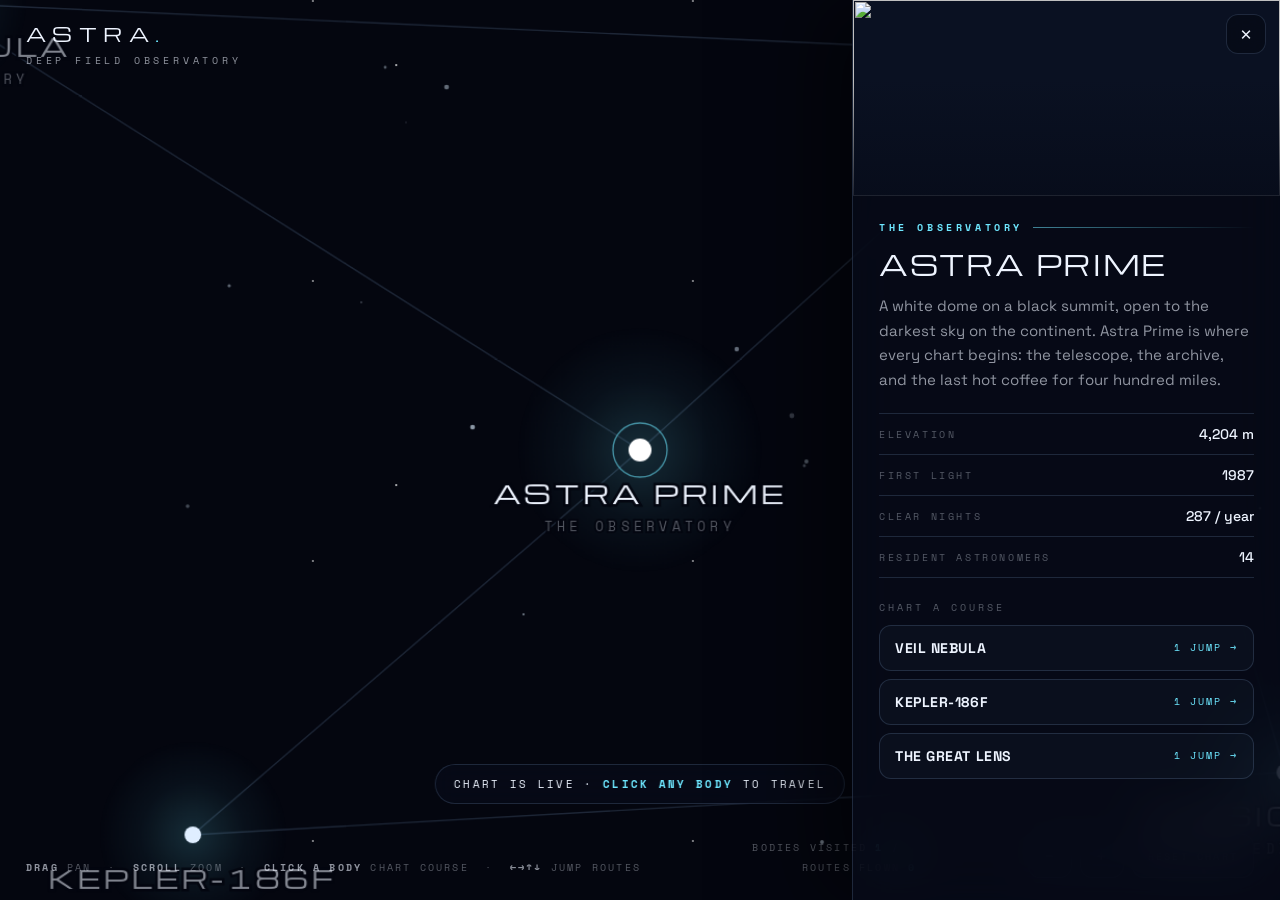
==== astra/index.html @ 0622f584 "Add ASTRA star-chart navigation prototype" ====
<!doctype html>
<html lang="en">
<head>
<meta charset="utf-8">
<meta name="viewport" content="width=device-width, initial-scale=1, viewport-fit=cover">
<meta name="theme-color" content="#04060f">
<title>ASTRA — Deep Field Observatory</title>
<meta name="description" content="A website you navigate like a star chart. Chart a course, travel the routes, dock at six bodies.">
<link rel="preconnect" href="https://fonts.googleapis.com">
<link rel="preconnect" href="https://fonts.gstatic.com" crossorigin>
<link href="https://fonts.googleapis.com/css2?family=Michroma&family=Space+Grotesk:wght@400;500;700&family=Space+Mono:wght@400;700&display=swap" rel="stylesheet">
<style>
:root{
  --accent:#6ee7ff;
  --accent-dim:rgba(110,231,255,.55);
  --ink:#eef4ff;
  --ink-dim:rgba(238,244,255,.6);
  --ink-faint:rgba(238,244,255,.34);
  --glass:rgba(7,12,26,.72);
  --line:rgba(160,200,255,.16);
  --ease:cubic-bezier(.22,1,.36,1);
}
*{margin:0;padding:0;box-sizing:border-box}
html,body{height:100%}
body{background:#04060f;color:var(--ink);font-family:"Space Grotesk",system-ui,sans-serif;
  overflow:hidden;-webkit-font-smoothing:antialiased;overscroll-behavior:none}
::selection{background:var(--accent);color:#04121a}
button{font:inherit;color:inherit;background:none;border:0;cursor:pointer}
:focus-visible{outline:2px solid var(--accent);outline-offset:3px;border-radius:4px}

/* ---------- deep space layers ---------- */
.deepbg{position:fixed;inset:-12%;z-index:0;pointer-events:none;opacity:.5;
  background:url("assets/nebula.jpg") center/cover;filter:blur(30px) saturate(1.1) brightness(.55);
  will-change:transform}
.stars-a,.stars-b{position:fixed;inset:-60%;z-index:1;pointer-events:none;will-change:background-position}
.stars-a{background-image:
  radial-gradient(1.4px 1.4px at 22px 34px,rgba(255,255,255,.95) 50%,transparent 51%),
  radial-gradient(1px 1px at 130px 90px,rgba(255,255,255,.7) 50%,transparent 51%),
  radial-gradient(1.2px 1.2px at 240px 160px,rgba(190,225,255,.85) 50%,transparent 51%),
  radial-gradient(.8px .8px at 320px 60px,rgba(255,255,255,.55) 50%,transparent 51%),
  radial-gradient(1px 1px at 60px 210px,rgba(255,255,255,.6) 50%,transparent 51%);
  background-size:380px 280px}
.stars-b{background-image:
  radial-gradient(1px 1px at 80px 120px,rgba(255,255,255,.5) 50%,transparent 51%),
  radial-gradient(1.6px 1.6px at 300px 300px,rgba(255,255,255,.8) 50%,transparent 51%),
  radial-gradient(.9px .9px at 190px 40px,rgba(200,230,255,.5) 50%,transparent 51%),
  radial-gradient(1.1px 1.1px at 420px 190px,rgba(255,255,255,.65) 50%,transparent 51%);
  background-size:520px 420px;opacity:.8}

/* ---------- chart viewport ---------- */
.viewport{position:fixed;inset:0;z-index:2;overflow:hidden;cursor:grab;touch-action:none}
.viewport.dragging{cursor:grabbing}
.world{position:absolute;left:0;top:0;width:2600px;height:1700px;transform-origin:0 0;will-change:transform}
svg.chart{width:2600px;height:1700px;display:block}
.edge{stroke:rgba(160,200,255,.17);stroke-width:1.4;fill:none}
.edge.flown{stroke:var(--accent-dim);stroke-width:1.8}
.edge.route{stroke:var(--accent);stroke-width:2.4;stroke-dasharray:7 9;
  animation:dashmove 1s linear infinite;filter:drop-shadow(0 0 6px rgba(110,231,255,.7))}
@keyframes dashmove{to{stroke-dashoffset:-16}}
.node{cursor:pointer}
.node .hit{fill:transparent}
.node .halo{fill:url(#haloGrad);opacity:.5;transition:opacity .3s}
.node:hover .halo,.node:focus-visible .halo{opacity:1}
.node .core{fill:#dfeeff;stroke:rgba(110,231,255,.0);transition:fill .3s}
.node .ring{fill:none;stroke:var(--accent-dim);stroke-width:1.4;opacity:0}
.node.visited .core{fill:var(--accent)}
.node.current .core{fill:#fff}
.node.current .ring{opacity:1;animation:pulse 2.6s ease-out infinite}
@keyframes pulse{0%{transform:scale(.55);opacity:.95}70%{transform:scale(1.5);opacity:0}100%{opacity:0}}
.node .ring{transform-origin:center;transform-box:fill-box}
.node text{pointer-events:none}
.node .nm{font-family:"Michroma",sans-serif;font-size:25px;letter-spacing:.14em;fill:var(--ink);
  paint-order:stroke;stroke:rgba(3,6,15,.85);stroke-width:5px}
.node .cl{font-family:"Space Mono",monospace;font-size:13.5px;letter-spacing:.3em;fill:var(--ink-faint);
  paint-order:stroke;stroke:rgba(3,6,15,.85);stroke-width:4px;text-transform:uppercase}
.node.dim .nm{fill:rgba(238,244,255,.55)}
.node.arrive .ring2{animation:arrive .9s var(--ease)}
.ring2{fill:none;stroke:var(--accent);stroke-width:2;opacity:0;transform-origin:center;transform-box:fill-box}
@keyframes arrive{0%{transform:scale(.4);opacity:1}100%{transform:scale(2.6);opacity:0}}
.deco-star{fill:rgba(220,238,255,.75)}
.deco-line{stroke:rgba(160,200,255,.07);stroke-width:1.2;fill:none}

/* route tag */
.rtag{position:fixed;z-index:30;pointer-events:none;font-family:"Space Mono",monospace;
  font-size:10.5px;letter-spacing:.18em;color:var(--ink);background:var(--glass);
  border:1px solid var(--line);border-radius:9px;padding:8px 11px;backdrop-filter:blur(8px);
  opacity:0;transform:translate(-50%,-140%);transition:opacity .25s;white-space:nowrap}
.rtag.show{opacity:1}
.rtag b{color:var(--accent)}

/* ---------- HUD ---------- */
.hud{position:fixed;top:0;left:0;right:0;z-index:40;display:flex;justify-content:space-between;
  align-items:flex-start;padding:20px 26px 0;pointer-events:none}
.brand .word{font-family:"Michroma",sans-serif;font-size:19px;letter-spacing:.34em}
.brand .word b{color:var(--accent);font-weight:400}
.brand .sub{font-family:"Space Mono",monospace;font-size:9.5px;letter-spacing:.4em;
  color:var(--ink-dim);margin-top:6px;text-transform:uppercase}
.coords{text-align:right;font-family:"Space Mono",monospace;font-size:11px;letter-spacing:.14em;color:var(--ink-dim);line-height:1.9}
.coords b{color:var(--ink);font-weight:700}
.coords .lab{color:var(--ink-faint);font-size:9.5px;letter-spacing:.3em}

.deck{position:fixed;left:26px;right:26px;bottom:22px;z-index:40;display:flex;
  justify-content:space-between;align-items:flex-end;gap:16px;pointer-events:none}
.hint{font-family:"Space Mono",monospace;font-size:10px;letter-spacing:.22em;
  color:var(--ink-faint);text-transform:uppercase;line-height:2}
.hint b{color:var(--ink-dim)}
.log{font-family:"Space Mono",monospace;font-size:10px;letter-spacing:.22em;color:var(--ink-faint);
  text-transform:uppercase;text-align:right;line-height:2}
.log b{color:var(--accent)}
.zoomctl{display:flex;gap:8px;pointer-events:auto}
.zoomctl button{width:44px;height:44px;border-radius:12px;border:1px solid var(--line);
  background:var(--glass);backdrop-filter:blur(10px);font-size:17px;display:grid;place-items:center;
  transition:border-color .3s,transform .3s var(--ease)}
.zoomctl button:hover{border-color:var(--accent);transform:translateY(-2px)}
.zoomctl button.wide{width:auto;padding:0 15px;font-family:"Space Mono",monospace;font-size:10px;letter-spacing:.22em}

/* ---------- docking panel ---------- */
.panel{position:fixed;top:0;right:0;bottom:0;z-index:60;width:min(428px,92vw);
  background:var(--glass);backdrop-filter:blur(22px);border-left:1px solid var(--line);
  transform:translateX(104%);transition:transform .65s var(--ease);display:flex;flex-direction:column;
  box-shadow:-30px 0 80px rgba(0,0,0,.5)}
body.docked .panel{transform:none}
.panel .ph{height:196px;flex:none;position:relative;overflow:hidden;background:#0a1122}
.panel .ph img{width:100%;height:100%;object-fit:cover;display:block}
.panel .ph::after{content:"";position:absolute;inset:0;background:linear-gradient(180deg,transparent 40%,rgba(7,12,26,.88))}
.panel .ph .hero-num{position:absolute;inset:0;display:grid;place-items:center;
  font-family:"Michroma",sans-serif;font-size:76px;color:var(--ink);letter-spacing:.04em;
  text-shadow:0 10px 44px rgba(0,0,0,.6)}
.panel .pbody{padding:24px 26px 26px;overflow-y:auto;overscroll-behavior:contain}
.panel .kick{font-family:"Space Mono",monospace;font-size:10px;font-weight:700;letter-spacing:.36em;
  color:var(--accent);text-transform:uppercase;display:flex;align-items:center;gap:10px}
.panel .kick::after{content:"";flex:1;height:1px;background:linear-gradient(90deg,var(--accent-dim),transparent)}
.panel h2{font-family:"Michroma",sans-serif;font-weight:400;font-size:27px;letter-spacing:.06em;
  line-height:1.25;margin:13px 0 12px}
.panel p{font-size:15px;line-height:1.65;color:var(--ink-dim);text-wrap:pretty}
.stats{margin-top:20px;border-top:1px solid var(--line)}
.stats .row{display:flex;justify-content:space-between;gap:14px;padding:11px 0;border-bottom:1px solid var(--line)}
.stats .k{font-family:"Space Mono",monospace;font-size:10px;letter-spacing:.26em;color:var(--ink-faint);text-transform:uppercase;padding-top:2px}
.stats .v{font-size:14px;font-weight:500;text-align:right}
.stats .v .tag{font-family:"Space Mono",monospace;font-size:9px;letter-spacing:.18em;color:#04121a;
  background:var(--accent);border-radius:99px;padding:3px 8px;margin-left:8px;vertical-align:2px;font-weight:700}
.routes{margin-top:22px}
.routes h3{font-family:"Space Mono",monospace;font-size:10px;letter-spacing:.3em;color:var(--ink-faint);
  text-transform:uppercase;margin-bottom:10px;font-weight:400}
.route-btn{display:flex;justify-content:space-between;align-items:center;width:100%;text-align:left;
  padding:13px 15px;border:1px solid var(--line);border-radius:12px;margin-bottom:8px;
  transition:border-color .3s,background .3s,transform .3s var(--ease);background:rgba(160,200,255,.03)}
.route-btn:hover{border-color:var(--accent);background:rgba(110,231,255,.08);transform:translateX(-3px)}
.route-btn .rn{font-weight:700;font-size:14px;letter-spacing:.04em}
.route-btn .rj{font-family:"Space Mono",monospace;font-size:10px;letter-spacing:.2em;color:var(--accent)}
.closebtn{position:absolute;top:14px;right:14px;z-index:2;width:40px;height:40px;border-radius:12px;
  border:1px solid var(--line);background:rgba(4,8,18,.55);backdrop-filter:blur(8px);font-size:15px;
  display:grid;place-items:center;transition:border-color .3s}
.closebtn:hover{border-color:var(--accent)}
.panel.swap-in .pbody>*{animation:rise .6s var(--ease) both}
.panel.swap-in .pbody>*:nth-child(2){animation-delay:.05s}
.panel.swap-in .pbody>*:nth-child(3){animation-delay:.1s}
.panel.swap-in .pbody>*:nth-child(4){animation-delay:.15s}
@keyframes rise{from{opacity:0;transform:translateY(16px)}to{opacity:1;transform:none}}

/* toast */
.toast{position:fixed;left:50%;bottom:96px;transform:translate(-50%,16px);z-index:55;
  font-family:"Space Mono",monospace;font-size:10.5px;letter-spacing:.22em;text-transform:uppercase;
  background:var(--glass);border:1px solid var(--line);border-radius:99px;padding:11px 18px;
  opacity:0;pointer-events:none;transition:opacity .4s,transform .4s var(--ease);backdrop-filter:blur(10px)}
.toast.show{opacity:1;transform:translate(-50%,0)}
.toast b{color:var(--accent)}

@media (max-width:820px){
  .panel{top:auto;left:0;right:0;bottom:0;width:auto;max-height:62dvh;border-left:0;border-top:1px solid var(--line);
    transform:translateY(105%);border-radius:20px 20px 0 0}
  body.docked .panel{transform:none}
  .panel .ph{height:128px}
  .panel .ph .hero-num{font-size:52px}
  .hud{padding:15px 16px 0}
  .brand .word{font-size:15px}
  .coords{display:none}
  .deck{left:16px;right:16px;bottom:14px}
  .hint{display:none}
  .log{display:none}
  .toast{bottom:auto;top:76px}
}
@media (prefers-reduced-motion:reduce){
  .edge.route{animation:none}
  .node.current .ring{animation:none;opacity:.7}
  .panel{transition-duration:.01ms}
}
</style>
</head>
<body>

<div class="deepbg" id="deepbg"></div>
<div class="stars-a" id="starsA"></div>
<div class="stars-b" id="starsB"></div>

<div class="viewport" id="viewport" role="application" aria-label="Star chart. Drag to pan, scroll to zoom, select a body to chart a course to it.">
  <div class="world" id="world">
    <svg class="chart" viewBox="0 0 2600 1700" aria-hidden="false">
      <defs>
        <radialGradient id="haloGrad">
          <stop offset="0%" stop-color="#6ee7ff" stop-opacity=".34"/>
          <stop offset="55%" stop-color="#6ee7ff" stop-opacity=".1"/>
          <stop offset="100%" stop-color="#6ee7ff" stop-opacity="0"/>
        </radialGradient>
      </defs>
      <g id="decoLayer"></g>
      <g id="edgeLayer"></g>
      <g id="nodeLayer"></g>
    </svg>
  </div>
</div>

<div class="rtag" id="rtag"></div>

<header class="hud">
  <div class="brand">
    <div class="word">ASTRA<b>.</b></div>
    <div class="sub">Deep Field Observatory</div>
  </div>
  <div class="coords" aria-hidden="true">
    <div><span class="lab">RA</span> <b id="raOut">12.00h</b> &nbsp; <span class="lab">DEC</span> <b id="decOut">+0.0°</b></div>
    <div><span class="lab">CHART SCALE</span> <b id="zoomOut">52%</b></div>
  </div>
</header>

<div class="deck">
  <div class="hint"><b>Drag</b> pan &nbsp;·&nbsp; <b>Scroll</b> zoom &nbsp;·&nbsp; <b>Click a body</b> chart course &nbsp;·&nbsp; <b>←→↑↓</b> jump routes</div>
  <div class="log" id="logOut">BODIES VISITED <b>1 / 6</b><br>ROUTES FLOWN <b>0</b></div>
  <div class="zoomctl">
    <button id="zoomOutBtn" aria-label="Zoom out">−</button>
    <button id="zoomInBtn" aria-label="Zoom in">+</button>
    <button id="resetBtn" class="wide">RESET CHART</button>
  </div>
</div>

<aside class="panel" id="panel" aria-label="Destination details">
  <button class="closebtn" id="closePanel" aria-label="Close panel, back to chart">✕</button>
  <div class="ph" id="panelHead"></div>
  <div class="pbody">
    <div class="kick" id="pKick"></div>
    <h2 id="pTitle"></h2>
    <p id="pBody"></p>
    <div class="stats" id="pStats"></div>
    <div class="routes">
      <h3>Chart a course</h3>
      <div id="pRoutes"></div>
    </div>
  </div>
</aside>

<div class="toast" id="toast"></div>

<script>
/* ================= data ================= */
const NODES = {
  prime:   { x:1300, y:850,  name:"ASTRA PRIME",   cls:"The Observatory", img:"assets/observatory.jpg",
    body:"A white dome on a black summit, open to the darkest sky on the continent. Astra Prime is where every chart begins: the telescope, the archive, and the last hot coffee for four hundred miles.",
    stats:[["Elevation","4,204 m"],["First light","1987"],["Clear nights","287 / year"],["Resident astronomers","14"]] },
  nebula:  { x:620,  y:420,  name:"VEIL NEBULA",   cls:"Stellar Nursery", img:"assets/nebula.jpg",
    body:"The expanding shell of a star that tore itself apart eight thousand years ago. Gas moving at 1.5 million kilometres an hour, lit from inside by the newborn cluster it left behind.",
    stats:[["Distance","1,470 light-years"],["Expansion","1.5M km / hour"],["Catalog","NGC 6960"],["Best viewing","June to September"]] },
  exo:     { x:870,  y:1220, name:"KEPLER-186F",   cls:"Exoplanet Index", img:"assets/exoplanet.jpg",
    body:"The first Earth-sized world found inside another star's habitable zone. Its sun is a red dwarf, its noon is a permanent amber dusk, and its seas, if they exist, have never seen a night sky like ours.",
    stats:[["Distance","582 light-years"],["Orbital period","130 days"],["Radius","1.17 × Earth"],["Status","Habitable zone"]] },
  lens:    { x:1720, y:470,  name:"THE GREAT LENS", cls:"The Telescope", hero:"8.2 M",
    body:"Eight point two metres of polished glass and patience. The Great Lens gathers in one hour what the human eye would need nine hundred years to see, then hands it to whoever is on shift.",
    stats:[["Aperture","8.2 m"],["Light grasp","900 × the eye"],["Mirror mass","16.8 tonnes"],["Cooling","Liquid nitrogen, nightly"]] },
  missions:{ x:1920, y:1160, name:"MISSION LOG",   cls:"Expeditions", hero:"47",
    body:"Forty-seven expeditions charted from this dome, from comet chases to a decade-long stare at a single patch of nothing that turned out to contain nine thousand galaxies.",
    stats:[["Expeditions","47 flown", "ARCHIVE"],["Deep field stare","11 days", "COMPLETE"],["Comet intercepts","6", "COMPLETE"],["Next launch window","March 2027", "QUEUED"]] },
  visit:   { x:2260, y:740,  name:"NIGHT TICKETS", cls:"Visit the Dome", hero:"287",
    body:"On clear nights the dome opens to the public. Deck passes for the terrace, dome sessions at the eyepiece, and one astronomer-led night a week that usually ends at sunrise.",
    stats:[["Deck pass","$24", "BOOK"],["Dome session","$58", "BOOK"],["Astronomer night","$140", "2 LEFT"],["Season","April to October"]] },
};
const EDGES = [
  ["prime","nebula"],["prime","exo"],["prime","lens"],
  ["nebula","lens"],["lens","visit"],["visit","missions"],
  ["lens","missions"],["exo","missions"],
];
const IDS = Object.keys(NODES);
const ADJ = {}; IDS.forEach(id => ADJ[id] = []);
EDGES.forEach(([a,b]) => { ADJ[a].push(b); ADJ[b].push(a); });

/* ================= chart build ================= */
const NS = "http://www.w3.org/2000/svg";
const el = (tag, attrs) => { const n = document.createElementNS(NS, tag); for (const k in attrs) n.setAttribute(k, attrs[k]); return n; };
const edgeLayer = document.getElementById("edgeLayer");
const nodeLayer = document.getElementById("nodeLayer");
const decoLayer = document.getElementById("decoLayer");
const edgeEls = {};
EDGES.forEach(([a,b]) => {
  const A = NODES[a], B = NODES[b];
  const ln = el("line", { x1:A.x, y1:A.y, x2:B.x, y2:B.y, "class":"edge" });
  edgeLayer.appendChild(ln);
  edgeEls[a+"|"+b] = ln; edgeEls[b+"|"+a] = ln;
});
/* decorative minor stars + faint deco constellations */
let seed = 7; const rnd = () => (seed = (seed * 16807) % 2147483647) / 2147483647;
for (let i = 0; i < 90; i++){
  decoLayer.appendChild(el("circle", { cx:(rnd()*2600).toFixed(0), cy:(rnd()*1700).toFixed(0),
    r:(0.8 + rnd()*1.6).toFixed(1), "class":"deco-star", opacity:(0.25 + rnd()*0.6).toFixed(2) }));
}
const nodeEls = {};
IDS.forEach(id => {
  const n = NODES[id];
  const g = el("g", { "class":"node dim", tabindex:"0", role:"button",
    "aria-label": n.name + ", " + n.cls + ". Activate to chart a course." });
  g.dataset.id = id;
  const halo = el("circle", { cx:n.x, cy:n.y, r: id==="prime" ? 120 : 92, "class":"halo" });
  const ring = el("circle", { cx:n.x, cy:n.y, r: id==="prime" ? 26 : 20, "class":"ring" });
  const ring2 = el("circle", { cx:n.x, cy:n.y, r: id==="prime" ? 26 : 20, "class":"ring2" });
  const core = el("circle", { cx:n.x, cy:n.y, r: id==="prime" ? 11 : 8, "class":"core" });
  const hit  = el("circle", { cx:n.x, cy:n.y, r:56, "class":"hit" });
  const t1 = el("text", { x:n.x, y:n.y + 52, "text-anchor":"middle", "class":"nm" }); t1.textContent = n.name;
  const t2 = el("text", { x:n.x, y:n.y + 78, "text-anchor":"middle", "class":"cl" }); t2.textContent = n.cls;
  g.append(halo, ring2, ring, core, hit, t1, t2);
  nodeLayer.appendChild(g);
  nodeEls[id] = g;
});

/* ================= camera ================= */
const viewport = document.getElementById("viewport");
const world = document.getElementById("world");
const deepbg = document.getElementById("deepbg");
const starsA = document.getElementById("starsA"), starsB = document.getElementById("starsB");
let vw = innerWidth, vh = innerHeight;
addEventListener("resize", () => { vw = innerWidth; vh = innerHeight; apply(); });
const cam = { x: NODES.prime.x, y: NODES.prime.y, k: 0.5 };
const clampK = k => Math.min(2.4, Math.max(0.3, k));
function apply(){
  world.style.transform = `translate(${vw/2}px, ${vh/2}px) scale(${cam.k}) translate(${-cam.x}px, ${-cam.y}px)`;
  deepbg.style.transform = `translate(${-cam.x * cam.k * 0.012}px, ${-cam.y * cam.k * 0.012}px)`;
  starsA.style.backgroundPosition = `${-cam.x * cam.k * 0.06}px ${-cam.y * cam.k * 0.06}px`;
  starsB.style.backgroundPosition = `${-cam.x * cam.k * 0.13}px ${-cam.y * cam.k * 0.13}px`;
  document.getElementById("raOut").textContent = ((cam.x / 2600) * 24).toFixed(2) + "h";
  const dec = 90 - (cam.y / 1700) * 180;
  document.getElementById("decOut").textContent = (dec >= 0 ? "+" : "") + dec.toFixed(1) + "°";
  document.getElementById("zoomOut").textContent = Math.round(cam.k * 100) + "%";
}
const easeIO = t => t < .5 ? 4*t*t*t : 1 - Math.pow(-2*t + 2, 3) / 2;
let anim = null;
function tweenCam(to, dur, done){
  if (anim) cancelAnimationFrame(anim.id);
  const from = { ...cam }, t0 = performance.now();
  const stepFn = now => {
    const t = Math.min(1, (now - t0) / dur), e = easeIO(t);
    cam.x = from.x + (to.x - from.x) * e;
    cam.y = from.y + (to.y - from.y) * e;
    cam.k = from.k + (to.k - from.k) * e;
    apply();
    if (t < 1) anim = { id: requestAnimationFrame(stepFn) };
    else { anim = null; done && done(); }
  };
  anim = { id: requestAnimationFrame(stepFn) };
}

/* ================= navigation logic ================= */
function bfs(from, to){
  if (from === to) return [from];
  const prev = { [from]: null }, q = [from];
  while (q.length){
    const c = q.shift();
    for (const nb of ADJ[c]) if (!(nb in prev)){ prev[nb] = c; if (nb === to){ q.length = 0; break; } q.push(nb); }
  }
  const path = []; let c = to;
  while (c){ path.unshift(c); c = prev[c]; }
  return path;
}
let current = "prime";
const visited = new Set(["prime"]);
const flown = new Set();
let traveling = false;
function refreshStates(){
  IDS.forEach(id => {
    const g = nodeEls[id];
    g.classList.toggle("visited", visited.has(id));
    g.classList.toggle("current", id === current);
    g.classList.toggle("dim", !visited.has(id) && id !== current);
  });
  for (const key in edgeEls) edgeEls[key].classList.toggle("flown", flown.has(key));
  document.getElementById("logOut").innerHTML =
    `BODIES VISITED <b>${visited.size} / 6</b><br>ROUTES FLOWN <b>${flown.size}</b>`;
}
let toastTimer = null;
function toast(html){
  const t = document.getElementById("toast");
  t.innerHTML = html; t.classList.add("show");
  clearTimeout(toastTimer); toastTimer = setTimeout(() => t.classList.remove("show"), 2600);
}
function flyTo(target){
  if (traveling || target === current && document.body.classList.contains("docked")) { if (target === current) openPanel(target); return; }
  if (target === current){ openPanel(target); return; }
  clearRoutePreview();
  const path = bfs(current, target);
  const legs = path.slice(1);
  traveling = true;
  closePanel();
  toast(`COURSE CHARTED · <b>${legs.length} JUMP${legs.length > 1 ? "S" : ""}</b> TO ${NODES[target].name}`);
  const runLeg = i => {
    if (i >= legs.length){
      traveling = false;
      current = target; visited.add(target);
      const g = nodeEls[target];
      g.classList.remove("arrive"); void g.getBoundingClientRect(); g.classList.add("arrive");
      refreshStates(); openPanel(target);
      return;
    }
    const nid = legs[i], n = NODES[nid];
    flown.add(path[i] + "|" + nid);
    const midK = legs.length > 1 && i < legs.length - 1 ? Math.min(cam.k, 0.85) : 1.12;
    tweenCam({ x:n.x, y:n.y, k:midK }, 640, () => { visited.add(nid); refreshStates(); runLeg(i + 1); });
  };
  runLeg(0);
}

/* ================= panel ================= */
const panel = document.getElementById("panel");
function openPanel(id){
  const n = NODES[id];
  const head = document.getElementById("panelHead");
  head.innerHTML = n.img ? `<img src="${n.img}" alt="">` : `<div class="hero-num">${n.hero || ""}</div>`;
  document.getElementById("pKick").textContent = n.cls;
  document.getElementById("pTitle").textContent = n.name;
  document.getElementById("pBody").textContent = n.body;
  document.getElementById("pStats").innerHTML = n.stats.map(([k,v,tag]) =>
    `<div class="row"><span class="k">${k}</span><span class="v">${v}${tag ? `<span class="tag">${tag}</span>` : ""}</span></div>`).join("");
  document.getElementById("pRoutes").innerHTML = ADJ[id].map(nb =>
    `<button class="route-btn" data-go="${nb}"><span class="rn">${NODES[nb].name}</span><span class="rj">1 JUMP →</span></button>`).join("");
  document.querySelectorAll("[data-go]").forEach(b => b.addEventListener("click", () => flyTo(b.dataset.go)));
  document.body.classList.add("docked");
  panel.classList.remove("swap-in"); void panel.offsetWidth; panel.classList.add("swap-in");
  if (vw <= 820 && !traveling){
    tweenCam({ x:n.x, y:n.y + (vh * 0.17) / cam.k, k:Math.max(cam.k, 0.9) }, 450);
  }
}
function closePanel(){ document.body.classList.remove("docked"); }
document.getElementById("closePanel").addEventListener("click", closePanel);

/* ================= route preview (hover) ================= */
const rtag = document.getElementById("rtag");
function clearRoutePreview(){
  for (const key in edgeEls) edgeEls[key].classList.remove("route");
  rtag.classList.remove("show");
}
function previewRoute(target, evt){
  if (traveling || target === current) return;
  const path = bfs(current, target);
  for (let i = 0; i < path.length - 1; i++) edgeEls[path[i] + "|" + path[i+1]].classList.add("route");
  const via = path.slice(1, -1).map(id => NODES[id].name).join(" · ");
  rtag.innerHTML = `<b>${path.length - 1} JUMP${path.length > 2 ? "S" : ""}</b>${via ? " VIA " + via : " · DIRECT"}`;
  rtag.style.left = evt.clientX + "px"; rtag.style.top = evt.clientY + "px";
  rtag.classList.add("show");
}

/* ================= input: pan / zoom / pinch / click ================= */
const pointers = new Map();
let dragMoved = 0, lastPinch = 0;
viewport.addEventListener("pointerdown", e => {
  pointers.set(e.pointerId, { x:e.clientX, y:e.clientY });
  dragMoved = 0;
  viewport.setPointerCapture(e.pointerId);
  viewport.classList.add("dragging");
  if (anim){ cancelAnimationFrame(anim.id); anim = null; traveling = false; }
});
viewport.addEventListener("pointermove", e => {
  if (!pointers.has(e.pointerId)) return;
  const p = pointers.get(e.pointerId);
  const dx = e.clientX - p.x, dy = e.clientY - p.y;
  pointers.set(e.pointerId, { x:e.clientX, y:e.clientY });
  if (pointers.size === 1){
    dragMoved += Math.abs(dx) + Math.abs(dy);
    cam.x -= dx / cam.k; cam.y -= dy / cam.k; apply();
  } else if (pointers.size === 2){
    const [a, b] = [...pointers.values()];
    const dist = Math.hypot(a.x - b.x, a.y - b.y);
    if (lastPinch){
      const mid = { x:(a.x + b.x) / 2, y:(a.y + b.y) / 2 };
      zoomAt(mid.x, mid.y, cam.k * (dist / lastPinch));
      dragMoved = 99;
    }
    lastPinch = dist;
  }
});
const endPointer = e => {
  const wasDrag = dragMoved > 7;
  pointers.delete(e.pointerId);
  if (pointers.size < 2) lastPinch = 0;
  if (pointers.size === 0) viewport.classList.remove("dragging");
  if (!wasDrag){
    const hitEl = document.elementFromPoint(e.clientX, e.clientY);
    const g = hitEl && hitEl.closest && hitEl.closest(".node");
    if (g) flyTo(g.dataset.id);
  }
};
viewport.addEventListener("pointerup", endPointer);
viewport.addEventListener("pointercancel", endPointer);
function zoomAt(sx, sy, nk){
  nk = clampK(nk);
  const wx = cam.x + (sx - vw/2) / cam.k, wy = cam.y + (sy - vh/2) / cam.k;
  cam.k = nk;
  cam.x = wx - (sx - vw/2) / nk; cam.y = wy - (sy - vh/2) / nk;
  apply();
}
viewport.addEventListener("wheel", e => {
  e.preventDefault();
  if (anim){ cancelAnimationFrame(anim.id); anim = null; traveling = false; }
  zoomAt(e.clientX, e.clientY, cam.k * (e.deltaY < 0 ? 1.13 : 0.885));
}, { passive:false });
document.getElementById("zoomInBtn").addEventListener("click", () => tweenCam({ ...cam, k: clampK(cam.k * 1.35) }, 380));
document.getElementById("zoomOutBtn").addEventListener("click", () => tweenCam({ ...cam, k: clampK(cam.k / 1.35) }, 380));
document.getElementById("resetBtn").addEventListener("click", () => { closePanel(); flyHome(); });
function flyHome(){
  traveling = true;
  tweenCam({ x:NODES.prime.x, y:NODES.prime.y, k:0.62 }, 900, () => { traveling = false; current = "prime"; refreshStates(); });
}

/* node hover + keyboard */
IDS.forEach(id => {
  const g = nodeEls[id];
  g.addEventListener("mouseenter", e => previewRoute(id, e));
  g.addEventListener("mousemove", e => { if (rtag.classList.contains("show")){ rtag.style.left = e.clientX + "px"; rtag.style.top = e.clientY + "px"; } });
  g.addEventListener("mouseleave", clearRoutePreview);
  g.addEventListener("keydown", e => { if (e.key === "Enter" || e.key === " "){ e.preventDefault(); flyTo(id); } });
});
addEventListener("keydown", e => {
  if (e.key === "Escape"){ closePanel(); return; }
  const dirs = { ArrowRight:[1,0], ArrowLeft:[-1,0], ArrowUp:[0,-1], ArrowDown:[0,1] };
  if (dirs[e.key] && !traveling){
    e.preventDefault();
    const [dx, dy] = dirs[e.key], c = NODES[current];
    let best = null, bestScore = -2;
    ADJ[current].forEach(nb => {
      const n = NODES[nb], vx = n.x - c.x, vy = n.y - c.y, L = Math.hypot(vx, vy);
      const score = (vx * dx + vy * dy) / L;
      if (score > bestScore){ bestScore = score; best = nb; }
    });
    if (best && bestScore > 0.25) flyTo(best);
  }
  if (e.key === "+" || e.key === "=") tweenCam({ ...cam, k: clampK(cam.k * 1.3) }, 300);
  if (e.key === "-") tweenCam({ ...cam, k: clampK(cam.k / 1.3) }, 300);
  if (e.key === "0") document.getElementById("resetBtn").click();
});

/* ================= intro ================= */
refreshStates();
apply();
tweenCam({ x:NODES.prime.x, y:NODES.prime.y, k:1.04 }, 1500, () => {
  openPanel("prime");
  setTimeout(() => toast("CHART IS LIVE · <b>CLICK ANY BODY</b> TO TRAVEL"), 500);
});
</script>
</body>
</html>
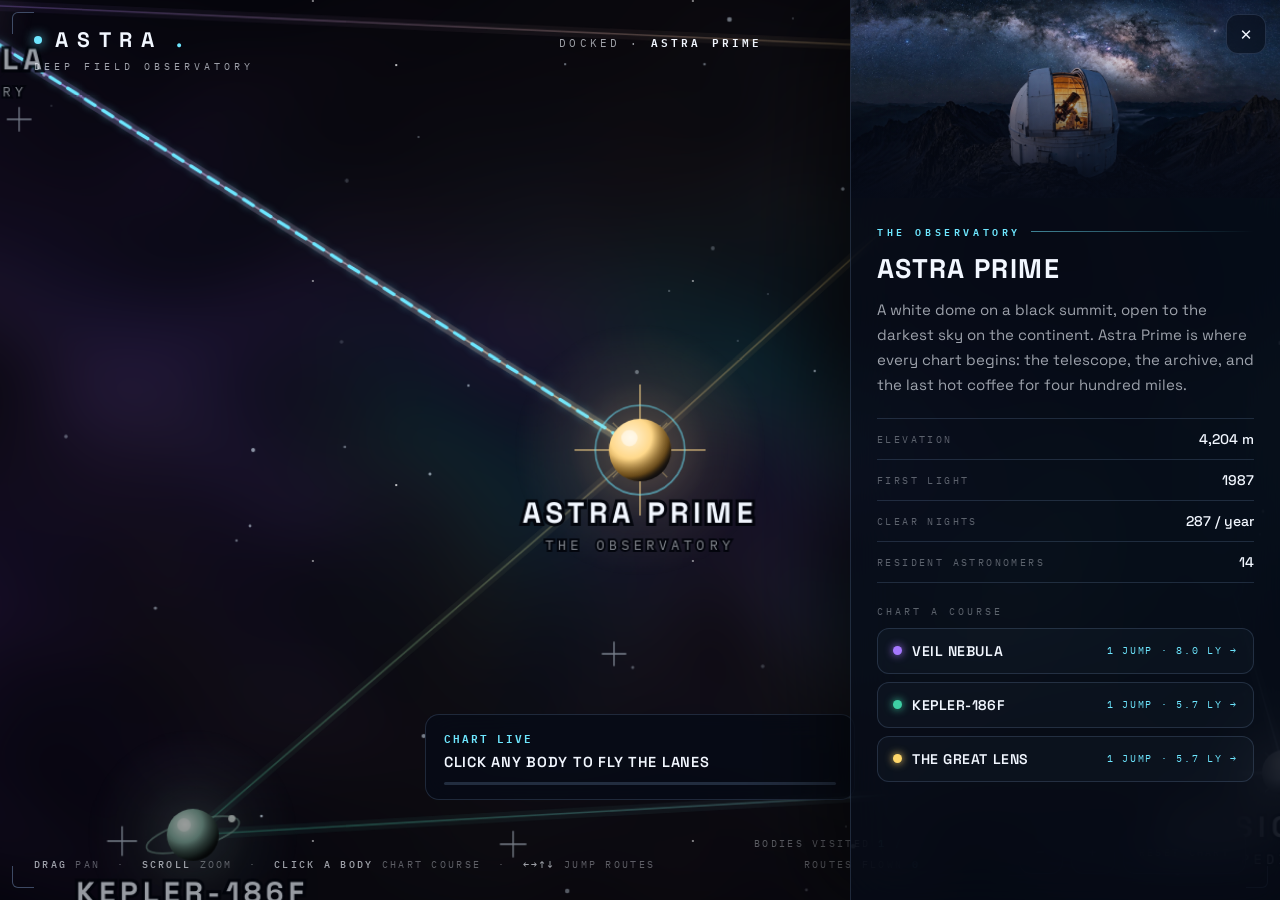
==== commit 2802d8e1: "ASTRA v2 galaxy chart, rendered bodies, warp flight" ====
--- a/astra/index.html
+++ b/astra/index.html
@@ -5,18 +5,18 @@
 <meta name="viewport" content="width=device-width, initial-scale=1, viewport-fit=cover">
 <meta name="theme-color" content="#04060f">
 <title>ASTRA — Deep Field Observatory</title>
-<meta name="description" content="A website you navigate like a star chart. Chart a course, travel the routes, dock at six bodies.">
+<meta name="description" content="A website you navigate like a star chart. Chart a course, fly the star lanes, dock at six bodies.">
 <link rel="preconnect" href="https://fonts.googleapis.com">
 <link rel="preconnect" href="https://fonts.gstatic.com" crossorigin>
-<link href="https://fonts.googleapis.com/css2?family=Michroma&family=Space+Grotesk:wght@400;500;700&family=Space+Mono:wght@400;700&display=swap" rel="stylesheet">
+<link href="https://fonts.googleapis.com/css2?family=Space+Grotesk:wght@400;500;600;700&family=IBM+Plex+Mono:wght@400;500;600&display=swap" rel="stylesheet">
 <style>
 :root{
   --accent:#6ee7ff;
   --accent-dim:rgba(110,231,255,.55);
-  --ink:#eef4ff;
-  --ink-dim:rgba(238,244,255,.6);
-  --ink-faint:rgba(238,244,255,.34);
-  --glass:rgba(7,12,26,.72);
+  --ink:#f2f7ff;
+  --ink-dim:rgba(242,247,255,.64);
+  --ink-faint:rgba(242,247,255,.36);
+  --glass:rgba(6,11,24,.74);
   --line:rgba(160,200,255,.16);
   --ease:cubic-bezier(.22,1,.36,1);
 }
@@ -28,9 +28,9 @@
 button{font:inherit;color:inherit;background:none;border:0;cursor:pointer}
 :focus-visible{outline:2px solid var(--accent);outline-offset:3px;border-radius:4px}
 
-/* ---------- deep space layers ---------- */
-.deepbg{position:fixed;inset:-12%;z-index:0;pointer-events:none;opacity:.5;
-  background:url("assets/nebula.jpg") center/cover;filter:blur(30px) saturate(1.1) brightness(.55);
+/* ---------- far space (screen-fixed parallax) ---------- */
+.deepbg{position:fixed;inset:-12%;z-index:0;pointer-events:none;opacity:.42;
+  background:url("assets/nebula.jpg") center/cover;filter:blur(34px) saturate(1.15) brightness(.5);
   will-change:transform}
 .stars-a,.stars-b{position:fixed;inset:-60%;z-index:1;pointer-events:none;will-change:background-position}
 .stars-a{background-image:
@@ -42,112 +42,167 @@
   background-size:380px 280px}
 .stars-b{background-image:
   radial-gradient(1px 1px at 80px 120px,rgba(255,255,255,.5) 50%,transparent 51%),
-  radial-gradient(1.6px 1.6px at 300px 300px,rgba(255,255,255,.8) 50%,transparent 51%),
+  radial-gradient(1.6px 1.6px at 300px 300px,rgba(255,255,255,.85) 50%,transparent 51%),
   radial-gradient(.9px .9px at 190px 40px,rgba(200,230,255,.5) 50%,transparent 51%),
   radial-gradient(1.1px 1.1px at 420px 190px,rgba(255,255,255,.65) 50%,transparent 51%);
-  background-size:520px 420px;opacity:.8}
-
-/* ---------- chart viewport ---------- */
+  background-size:520px 420px;opacity:.85}
+
+/* ---------- chart world ---------- */
 .viewport{position:fixed;inset:0;z-index:2;overflow:hidden;cursor:grab;touch-action:none}
 .viewport.dragging{cursor:grabbing}
 .world{position:absolute;left:0;top:0;width:2600px;height:1700px;transform-origin:0 0;will-change:transform}
-svg.chart{width:2600px;height:1700px;display:block}
-.edge{stroke:rgba(160,200,255,.17);stroke-width:1.4;fill:none}
-.edge.flown{stroke:var(--accent-dim);stroke-width:1.8}
-.edge.route{stroke:var(--accent);stroke-width:2.4;stroke-dasharray:7 9;
-  animation:dashmove 1s linear infinite;filter:drop-shadow(0 0 6px rgba(110,231,255,.7))}
-@keyframes dashmove{to{stroke-dashoffset:-16}}
+.world .galaxy{position:absolute;inset:0;width:2600px;height:1700px;object-fit:cover;
+  filter:brightness(.96) saturate(1.06)}
+.world .veil{position:absolute;inset:0;background:
+  radial-gradient(120% 90% at 50% 42%,transparent 55%,rgba(2,4,10,.5) 100%),
+  linear-gradient(180deg,rgba(2,4,10,.22),transparent 22%,transparent 80%,rgba(2,4,10,.3))}
+svg.chart{position:absolute;inset:0;width:2600px;height:1700px;display:block}
+
+/* star lanes */
+.lane-glow{stroke-width:10;fill:none;opacity:.06}
+.lane-core{stroke-width:1.6;fill:none;stroke-opacity:.28}
+.lane-flow{stroke-width:3.2;fill:none;stroke:var(--accent);stroke-linecap:round;
+  stroke-dasharray:0.1 17;opacity:0}
+.lane.flown .lane-glow{opacity:.15}
+.lane.flown .lane-core{stroke-opacity:.5}
+.lane.flown .lane-flow{opacity:.75;animation:dashflow 1.15s linear infinite}
+.lane.route .lane-glow{opacity:.22}
+.lane.route .lane-core{stroke-opacity:.7}
+.lane.route .lane-flow{opacity:1;stroke-dasharray:11 9;animation:dashflow .55s linear infinite;
+  filter:drop-shadow(0 0 5px rgba(110,231,255,.8))}
+@keyframes dashflow{to{stroke-dashoffset:-17.1}}
+.lane.route .lane-flow{animation-name:dashroute}
+@keyframes dashroute{to{stroke-dashoffset:-20}}
+
+/* bodies */
 .node{cursor:pointer}
 .node .hit{fill:transparent}
-.node .halo{fill:url(#haloGrad);opacity:.5;transition:opacity .3s}
+.node .halo{opacity:.55;transition:opacity .35s}
 .node:hover .halo,.node:focus-visible .halo{opacity:1}
-.node .core{fill:#dfeeff;stroke:rgba(110,231,255,.0);transition:fill .3s}
-.node .ring{fill:none;stroke:var(--accent-dim);stroke-width:1.4;opacity:0}
-.node.visited .core{fill:var(--accent)}
-.node.current .core{fill:#fff}
-.node.current .ring{opacity:1;animation:pulse 2.6s ease-out infinite}
-@keyframes pulse{0%{transform:scale(.55);opacity:.95}70%{transform:scale(1.5);opacity:0}100%{opacity:0}}
-.node .ring{transform-origin:center;transform-box:fill-box}
+.node .sphere{transition:filter .4s}
+.node.dim .spherewrap{filter:saturate(.3) brightness(.62)}
+.node .spherewrap{transition:filter .4s}
+.node .ring{fill:none;stroke:var(--accent-dim);stroke-width:1.6;opacity:0;
+  transform-origin:center;transform-box:fill-box}
+.node.current .ring{opacity:1;animation:pulse 2.8s ease-out infinite}
+@keyframes pulse{0%{transform:scale(.6);opacity:.95}70%{transform:scale(1.45);opacity:0}100%{opacity:0}}
+.node .ring2{fill:none;stroke:var(--accent);stroke-width:2.4;opacity:0;
+  transform-origin:center;transform-box:fill-box}
+.node.arrive .ring2{animation:arrive .95s var(--ease)}
+@keyframes arrive{0%{transform:scale(.4);opacity:1}100%{transform:scale(2.8);opacity:0}}
+.node .spark{transform-origin:center;transform-box:fill-box;animation:spin 26s linear infinite}
+@keyframes spin{to{transform:rotate(360deg)}}
 .node text{pointer-events:none}
-.node .nm{font-family:"Michroma",sans-serif;font-size:25px;letter-spacing:.14em;fill:var(--ink);
-  paint-order:stroke;stroke:rgba(3,6,15,.85);stroke-width:5px}
-.node .cl{font-family:"Space Mono",monospace;font-size:13.5px;letter-spacing:.3em;fill:var(--ink-faint);
-  paint-order:stroke;stroke:rgba(3,6,15,.85);stroke-width:4px;text-transform:uppercase}
-.node.dim .nm{fill:rgba(238,244,255,.55)}
-.node.arrive .ring2{animation:arrive .9s var(--ease)}
-.ring2{fill:none;stroke:var(--accent);stroke-width:2;opacity:0;transform-origin:center;transform-box:fill-box}
-@keyframes arrive{0%{transform:scale(.4);opacity:1}100%{transform:scale(2.6);opacity:0}}
-.deco-star{fill:rgba(220,238,255,.75)}
-.deco-line{stroke:rgba(160,200,255,.07);stroke-width:1.2;fill:none}
+.node .nm{font-family:"Space Grotesk",sans-serif;font-weight:700;font-size:28px;letter-spacing:.17em;
+  fill:var(--ink);paint-order:stroke;stroke:rgba(2,4,11,.9);stroke-width:6px}
+.node .cl{font-family:"IBM Plex Mono",monospace;font-size:13px;letter-spacing:.34em;
+  fill:rgba(242,247,255,.55);paint-order:stroke;stroke:rgba(2,4,11,.9);stroke-width:4px;text-transform:uppercase}
+.node.dim .nm{fill:rgba(242,247,255,.62)}
+.deco-star{fill:rgba(224,240,255,.8)}
+
+/* warp streaks */
+#warp{position:fixed;inset:0;z-index:3;pointer-events:none;opacity:0;transition:opacity .35s}
 
 /* route tag */
-.rtag{position:fixed;z-index:30;pointer-events:none;font-family:"Space Mono",monospace;
-  font-size:10.5px;letter-spacing:.18em;color:var(--ink);background:var(--glass);
+.rtag{position:fixed;z-index:30;pointer-events:none;font-family:"IBM Plex Mono",monospace;
+  font-size:10.5px;letter-spacing:.16em;color:var(--ink);background:var(--glass);
   border:1px solid var(--line);border-radius:9px;padding:8px 11px;backdrop-filter:blur(8px);
-  opacity:0;transform:translate(-50%,-140%);transition:opacity .25s;white-space:nowrap}
+  opacity:0;transform:translate(-50%,-150%);transition:opacity .25s;white-space:nowrap}
 .rtag.show{opacity:1}
 .rtag b{color:var(--accent)}
 
-/* ---------- HUD ---------- */
+/* ---------- frame + HUD ---------- */
+.frame{position:fixed;inset:12px;z-index:39;pointer-events:none}
+.frame i{position:absolute;width:22px;height:22px;border:1px solid rgba(160,200,255,.35)}
+.frame i:nth-child(1){top:0;left:0;border-right:0;border-bottom:0;border-radius:6px 0 0 0}
+.frame i:nth-child(2){top:0;right:0;border-left:0;border-bottom:0;border-radius:0 6px 0 0}
+.frame i:nth-child(3){bottom:0;left:0;border-right:0;border-top:0;border-radius:0 0 0 6px}
+.frame i:nth-child(4){bottom:0;right:0;border-left:0;border-top:0;border-radius:0 0 6px 0}
 .hud{position:fixed;top:0;left:0;right:0;z-index:40;display:flex;justify-content:space-between;
-  align-items:flex-start;padding:20px 26px 0;pointer-events:none}
-.brand .word{font-family:"Michroma",sans-serif;font-size:19px;letter-spacing:.34em}
-.brand .word b{color:var(--accent);font-weight:400}
-.brand .sub{font-family:"Space Mono",monospace;font-size:9.5px;letter-spacing:.4em;
-  color:var(--ink-dim);margin-top:6px;text-transform:uppercase}
-.coords{text-align:right;font-family:"Space Mono",monospace;font-size:11px;letter-spacing:.14em;color:var(--ink-dim);line-height:1.9}
-.coords b{color:var(--ink);font-weight:700}
-.coords .lab{color:var(--ink-faint);font-size:9.5px;letter-spacing:.3em}
-
-.deck{position:fixed;left:26px;right:26px;bottom:22px;z-index:40;display:flex;
+  align-items:flex-start;padding:26px 34px 0;pointer-events:none}
+.brand .word{font-weight:700;font-size:21px;letter-spacing:.42em;display:flex;align-items:center;gap:13px}
+.brand .word .dot{width:8px;height:8px;border-radius:99px;background:var(--accent);
+  box-shadow:0 0 12px var(--accent);animation:blink 3.2s ease-in-out infinite}
+@keyframes blink{0%,100%{opacity:1}50%{opacity:.35}}
+.brand .word b{color:var(--accent);font-weight:700}
+.brand .sub{font-family:"IBM Plex Mono",monospace;font-size:9.5px;letter-spacing:.42em;
+  color:var(--ink-dim);margin-top:7px;text-transform:uppercase}
+.status{text-align:center;font-family:"IBM Plex Mono",monospace;font-size:10.5px;
+  letter-spacing:.3em;color:var(--ink-dim);text-transform:uppercase;padding-top:6px}
+.status b{color:var(--ink);font-weight:600}
+.coords{text-align:right;font-family:"IBM Plex Mono",monospace;font-size:11px;letter-spacing:.13em;
+  color:var(--ink-dim);line-height:1.95}
+.coords b{color:var(--ink);font-weight:600}
+.coords .lab{color:var(--ink-faint);font-size:9.5px;letter-spacing:.28em}
+
+.deck{position:fixed;left:34px;right:34px;bottom:26px;z-index:40;display:flex;
   justify-content:space-between;align-items:flex-end;gap:16px;pointer-events:none}
-.hint{font-family:"Space Mono",monospace;font-size:10px;letter-spacing:.22em;
-  color:var(--ink-faint);text-transform:uppercase;line-height:2}
-.hint b{color:var(--ink-dim)}
-.log{font-family:"Space Mono",monospace;font-size:10px;letter-spacing:.22em;color:var(--ink-faint);
-  text-transform:uppercase;text-align:right;line-height:2}
-.log b{color:var(--accent)}
+.hint{font-family:"IBM Plex Mono",monospace;font-size:9.5px;letter-spacing:.24em;
+  color:var(--ink-faint);text-transform:uppercase;line-height:2.05}
+.hint b{color:var(--ink-dim);font-weight:500}
+.log{font-family:"IBM Plex Mono",monospace;font-size:9.5px;letter-spacing:.24em;
+  color:var(--ink-faint);text-transform:uppercase;text-align:right;line-height:2.05}
+.log b{color:var(--accent);font-weight:600}
 .zoomctl{display:flex;gap:8px;pointer-events:auto}
 .zoomctl button{width:44px;height:44px;border-radius:12px;border:1px solid var(--line);
   background:var(--glass);backdrop-filter:blur(10px);font-size:17px;display:grid;place-items:center;
   transition:border-color .3s,transform .3s var(--ease)}
 .zoomctl button:hover{border-color:var(--accent);transform:translateY(-2px)}
-.zoomctl button.wide{width:auto;padding:0 15px;font-family:"Space Mono",monospace;font-size:10px;letter-spacing:.22em}
+.zoomctl button.wide{width:auto;padding:0 15px;font-family:"IBM Plex Mono",monospace;
+  font-size:9.5px;letter-spacing:.24em}
+
+/* flight computer */
+.flightlog{position:fixed;left:50%;bottom:100px;transform:translate(-50%,14px);z-index:55;
+  min-width:min(430px,86vw);background:var(--glass);border:1px solid var(--line);border-radius:14px;
+  backdrop-filter:blur(14px);padding:13px 18px 14px;opacity:0;pointer-events:none;
+  transition:opacity .4s,transform .4s var(--ease)}
+.flightlog.show{opacity:1;transform:translate(-50%,0)}
+.flightlog .fl-top{display:flex;justify-content:space-between;gap:18px;font-family:"IBM Plex Mono",monospace;
+  font-size:10.5px;letter-spacing:.18em}
+.flightlog .fl-top .st{color:var(--accent);font-weight:600}
+.flightlog .fl-route{font-weight:600;font-size:14.5px;letter-spacing:.05em;margin-top:6px;white-space:nowrap;
+  overflow:hidden;text-overflow:ellipsis}
+.flightlog .fl-bar{display:flex;gap:5px;margin-top:11px}
+.flightlog .fl-bar i{flex:1;height:3px;border-radius:99px;background:rgba(160,200,255,.18)}
+.flightlog .fl-bar i.done{background:var(--accent);box-shadow:0 0 8px rgba(110,231,255,.7)}
+.flightlog .fl-bar i.now{background:var(--accent);animation:blink 0.8s ease-in-out infinite}
 
 /* ---------- docking panel ---------- */
-.panel{position:fixed;top:0;right:0;bottom:0;z-index:60;width:min(428px,92vw);
-  background:var(--glass);backdrop-filter:blur(22px);border-left:1px solid var(--line);
+.panel{position:fixed;top:0;right:0;bottom:0;z-index:60;width:min(430px,92vw);
+  background:var(--glass);backdrop-filter:blur(24px);border-left:1px solid var(--line);
   transform:translateX(104%);transition:transform .65s var(--ease);display:flex;flex-direction:column;
-  box-shadow:-30px 0 80px rgba(0,0,0,.5)}
+  box-shadow:-30px 0 80px rgba(0,0,0,.55)}
 body.docked .panel{transform:none}
-.panel .ph{height:196px;flex:none;position:relative;overflow:hidden;background:#0a1122}
+.panel .ph{height:198px;flex:none;position:relative;overflow:hidden;background:#0a1122}
 .panel .ph img{width:100%;height:100%;object-fit:cover;display:block}
-.panel .ph::after{content:"";position:absolute;inset:0;background:linear-gradient(180deg,transparent 40%,rgba(7,12,26,.88))}
+.panel .ph::after{content:"";position:absolute;inset:0;
+  background:linear-gradient(180deg,rgba(6,11,24,.12) 30%,rgba(6,11,24,.92))}
 .panel .ph .hero-num{position:absolute;inset:0;display:grid;place-items:center;
-  font-family:"Michroma",sans-serif;font-size:76px;color:var(--ink);letter-spacing:.04em;
-  text-shadow:0 10px 44px rgba(0,0,0,.6)}
+  font-weight:700;font-size:80px;letter-spacing:.02em;color:var(--ink);
+  text-shadow:0 12px 44px rgba(0,0,0,.65)}
 .panel .pbody{padding:24px 26px 26px;overflow-y:auto;overscroll-behavior:contain}
-.panel .kick{font-family:"Space Mono",monospace;font-size:10px;font-weight:700;letter-spacing:.36em;
+.panel .kick{font-family:"IBM Plex Mono",monospace;font-size:10px;font-weight:600;letter-spacing:.36em;
   color:var(--accent);text-transform:uppercase;display:flex;align-items:center;gap:10px}
 .panel .kick::after{content:"";flex:1;height:1px;background:linear-gradient(90deg,var(--accent-dim),transparent)}
-.panel h2{font-family:"Michroma",sans-serif;font-weight:400;font-size:27px;letter-spacing:.06em;
-  line-height:1.25;margin:13px 0 12px}
-.panel p{font-size:15px;line-height:1.65;color:var(--ink-dim);text-wrap:pretty}
+.panel h2{font-weight:700;font-size:27px;letter-spacing:.05em;line-height:1.22;margin:13px 0 12px}
+.panel p{font-size:15px;line-height:1.66;color:var(--ink-dim);text-wrap:pretty}
 .stats{margin-top:20px;border-top:1px solid var(--line)}
 .stats .row{display:flex;justify-content:space-between;gap:14px;padding:11px 0;border-bottom:1px solid var(--line)}
-.stats .k{font-family:"Space Mono",monospace;font-size:10px;letter-spacing:.26em;color:var(--ink-faint);text-transform:uppercase;padding-top:2px}
+.stats .k{font-family:"IBM Plex Mono",monospace;font-size:10px;letter-spacing:.24em;
+  color:var(--ink-faint);text-transform:uppercase;padding-top:3px}
 .stats .v{font-size:14px;font-weight:500;text-align:right}
-.stats .v .tag{font-family:"Space Mono",monospace;font-size:9px;letter-spacing:.18em;color:#04121a;
-  background:var(--accent);border-radius:99px;padding:3px 8px;margin-left:8px;vertical-align:2px;font-weight:700}
+.stats .v .tag{font-family:"IBM Plex Mono",monospace;font-size:9px;letter-spacing:.16em;color:#04121a;
+  background:var(--accent);border-radius:99px;padding:3px 8px;margin-left:8px;vertical-align:2px;font-weight:600}
 .routes{margin-top:22px}
-.routes h3{font-family:"Space Mono",monospace;font-size:10px;letter-spacing:.3em;color:var(--ink-faint);
-  text-transform:uppercase;margin-bottom:10px;font-weight:400}
+.routes h3{font-family:"IBM Plex Mono",monospace;font-size:10px;letter-spacing:.3em;
+  color:var(--ink-faint);text-transform:uppercase;margin-bottom:10px;font-weight:400}
 .route-btn{display:flex;justify-content:space-between;align-items:center;width:100%;text-align:left;
   padding:13px 15px;border:1px solid var(--line);border-radius:12px;margin-bottom:8px;
   transition:border-color .3s,background .3s,transform .3s var(--ease);background:rgba(160,200,255,.03)}
 .route-btn:hover{border-color:var(--accent);background:rgba(110,231,255,.08);transform:translateX(-3px)}
-.route-btn .rn{font-weight:700;font-size:14px;letter-spacing:.04em}
-.route-btn .rj{font-family:"Space Mono",monospace;font-size:10px;letter-spacing:.2em;color:var(--accent)}
+.route-btn .rn{font-weight:600;font-size:14px;letter-spacing:.04em;display:flex;align-items:center;gap:10px}
+.route-btn .rn .cdot{width:9px;height:9px;border-radius:99px;flex:none;box-shadow:0 0 8px currentColor}
+.route-btn .rj{font-family:"IBM Plex Mono",monospace;font-size:9.5px;letter-spacing:.18em;color:var(--accent);text-align:right}
 .closebtn{position:absolute;top:14px;right:14px;z-index:2;width:40px;height:40px;border-radius:12px;
   border:1px solid var(--line);background:rgba(4,8,18,.55);backdrop-filter:blur(8px);font-size:15px;
   display:grid;place-items:center;transition:border-color .3s}
@@ -158,31 +213,26 @@
 .panel.swap-in .pbody>*:nth-child(4){animation-delay:.15s}
 @keyframes rise{from{opacity:0;transform:translateY(16px)}to{opacity:1;transform:none}}
 
-/* toast */
-.toast{position:fixed;left:50%;bottom:96px;transform:translate(-50%,16px);z-index:55;
-  font-family:"Space Mono",monospace;font-size:10.5px;letter-spacing:.22em;text-transform:uppercase;
-  background:var(--glass);border:1px solid var(--line);border-radius:99px;padding:11px 18px;
-  opacity:0;pointer-events:none;transition:opacity .4s,transform .4s var(--ease);backdrop-filter:blur(10px)}
-.toast.show{opacity:1;transform:translate(-50%,0)}
-.toast b{color:var(--accent)}
-
 @media (max-width:820px){
-  .panel{top:auto;left:0;right:0;bottom:0;width:auto;max-height:62dvh;border-left:0;border-top:1px solid var(--line);
-    transform:translateY(105%);border-radius:20px 20px 0 0}
+  .panel{top:auto;left:0;right:0;bottom:0;width:auto;max-height:62dvh;border-left:0;
+    border-top:1px solid var(--line);transform:translateY(105%);border-radius:20px 20px 0 0}
   body.docked .panel{transform:none}
-  .panel .ph{height:128px}
-  .panel .ph .hero-num{font-size:52px}
-  .hud{padding:15px 16px 0}
-  .brand .word{font-size:15px}
+  .panel .ph{height:126px}
+  .panel .ph .hero-num{font-size:54px}
+  .hud{padding:19px 20px 0}
+  .brand .word{font-size:16px}
+  .status{display:none}
   .coords{display:none}
-  .deck{left:16px;right:16px;bottom:14px}
+  .frame{inset:8px}
+  .deck{left:20px;right:20px;bottom:16px}
   .hint{display:none}
   .log{display:none}
-  .toast{bottom:auto;top:76px}
+  .flightlog{bottom:auto;top:70px}
 }
 @media (prefers-reduced-motion:reduce){
-  .edge.route{animation:none}
-  .node.current .ring{animation:none;opacity:.7}
+  .lane.flown .lane-flow,.lane.route .lane-flow{animation:none}
+  .node.current .ring,.node .spark,.brand .word .dot{animation:none}
+  .node.current .ring{opacity:.7}
   .panel{transition-duration:.01ms}
 }
 </style>
@@ -193,30 +243,30 @@
 <div class="stars-a" id="starsA"></div>
 <div class="stars-b" id="starsB"></div>
 
-<div class="viewport" id="viewport" role="application" aria-label="Star chart. Drag to pan, scroll to zoom, select a body to chart a course to it.">
+<div class="viewport" id="viewport" role="application" aria-label="Star chart of the Astra observatory region. Drag to pan, scroll to zoom, select a body to chart a course to it.">
   <div class="world" id="world">
-    <svg class="chart" viewBox="0 0 2600 1700" aria-hidden="false">
-      <defs>
-        <radialGradient id="haloGrad">
-          <stop offset="0%" stop-color="#6ee7ff" stop-opacity=".34"/>
-          <stop offset="55%" stop-color="#6ee7ff" stop-opacity=".1"/>
-          <stop offset="100%" stop-color="#6ee7ff" stop-opacity="0"/>
-        </radialGradient>
-      </defs>
+    <img class="galaxy" src="assets/galaxy.jpg" alt="" draggable="false">
+    <div class="veil"></div>
+    <svg class="chart" viewBox="0 0 2600 1700">
+      <defs id="defsRoot"></defs>
       <g id="decoLayer"></g>
       <g id="edgeLayer"></g>
+      <g id="cometLayer"></g>
       <g id="nodeLayer"></g>
     </svg>
   </div>
 </div>
 
+<canvas id="warp"></canvas>
 <div class="rtag" id="rtag"></div>
+<div class="frame" aria-hidden="true"><i></i><i></i><i></i><i></i></div>
 
 <header class="hud">
   <div class="brand">
-    <div class="word">ASTRA<b>.</b></div>
+    <div class="word"><span class="dot"></span>ASTRA<b>.</b></div>
     <div class="sub">Deep Field Observatory</div>
   </div>
+  <div class="status" id="statusOut">DOCKED · <b>ASTRA PRIME</b></div>
   <div class="coords" aria-hidden="true">
     <div><span class="lab">RA</span> <b id="raOut">12.00h</b> &nbsp; <span class="lab">DEC</span> <b id="decOut">+0.0°</b></div>
     <div><span class="lab">CHART SCALE</span> <b id="zoomOut">52%</b></div>
@@ -231,6 +281,12 @@
     <button id="zoomInBtn" aria-label="Zoom in">+</button>
     <button id="resetBtn" class="wide">RESET CHART</button>
   </div>
+</div>
+
+<div class="flightlog" id="flightlog" aria-live="polite">
+  <div class="fl-top"><span class="st" id="flState">IN TRANSIT</span><span id="flCount"></span></div>
+  <div class="fl-route" id="flRoute"></div>
+  <div class="fl-bar" id="flBar"></div>
 </div>
 
 <aside class="panel" id="panel" aria-label="Destination details">
@@ -248,29 +304,33 @@
   </div>
 </aside>
 
-<div class="toast" id="toast"></div>
-
 <script>
 /* ================= data ================= */
 const NODES = {
-  prime:   { x:1300, y:850,  name:"ASTRA PRIME",   cls:"The Observatory", img:"assets/observatory.jpg",
+  prime:   { x:1300, y:850,  r:30, kind:"star",   name:"ASTRA PRIME",   cls:"The Observatory",
+    col:{ l:"#fff3d6", m:"#ffd98c", d:"#a8741f" }, img:"assets/observatory.jpg",
     body:"A white dome on a black summit, open to the darkest sky on the continent. Astra Prime is where every chart begins: the telescope, the archive, and the last hot coffee for four hundred miles.",
     stats:[["Elevation","4,204 m"],["First light","1987"],["Clear nights","287 / year"],["Resident astronomers","14"]] },
-  nebula:  { x:620,  y:420,  name:"VEIL NEBULA",   cls:"Stellar Nursery", img:"assets/nebula.jpg",
+  nebula:  { x:620,  y:420,  r:24, kind:"star",   name:"VEIL NEBULA",   cls:"Stellar Nursery",
+    col:{ l:"#e9dcff", m:"#a678ff", d:"#41217d" }, img:"assets/nebula.jpg",
     body:"The expanding shell of a star that tore itself apart eight thousand years ago. Gas moving at 1.5 million kilometres an hour, lit from inside by the newborn cluster it left behind.",
     stats:[["Distance","1,470 light-years"],["Expansion","1.5M km / hour"],["Catalog","NGC 6960"],["Best viewing","June to September"]] },
-  exo:     { x:870,  y:1220, name:"KEPLER-186F",   cls:"Exoplanet Index", img:"assets/exoplanet.jpg",
+  exo:     { x:870,  y:1220, r:25, kind:"planet", name:"KEPLER-186F",   cls:"Exoplanet Index",
+    col:{ l:"#d9fff3", m:"#3ecfa4", d:"#0b5a46" }, img:"assets/exoplanet.jpg",
     body:"The first Earth-sized world found inside another star's habitable zone. Its sun is a red dwarf, its noon is a permanent amber dusk, and its seas, if they exist, have never seen a night sky like ours.",
     stats:[["Distance","582 light-years"],["Orbital period","130 days"],["Radius","1.17 × Earth"],["Status","Habitable zone"]] },
-  lens:    { x:1720, y:470,  name:"THE GREAT LENS", cls:"The Telescope", hero:"8.2 M",
+  lens:    { x:1720, y:470,  r:24, kind:"star",   name:"THE GREAT LENS", cls:"The Telescope",
+    col:{ l:"#fff7db", m:"#ffd76a", d:"#9c6a17" }, hero:"8.2 M",
     body:"Eight point two metres of polished glass and patience. The Great Lens gathers in one hour what the human eye would need nine hundred years to see, then hands it to whoever is on shift.",
     stats:[["Aperture","8.2 m"],["Light grasp","900 × the eye"],["Mirror mass","16.8 tonnes"],["Cooling","Liquid nitrogen, nightly"]] },
-  missions:{ x:1920, y:1160, name:"MISSION LOG",   cls:"Expeditions", hero:"47",
+  missions:{ x:1920, y:1160, r:22, kind:"star",   name:"MISSION LOG",   cls:"Expeditions",
+    col:{ l:"#ffffff", m:"#bcd7ff", d:"#44659c" }, hero:"47",
     body:"Forty-seven expeditions charted from this dome, from comet chases to a decade-long stare at a single patch of nothing that turned out to contain nine thousand galaxies.",
-    stats:[["Expeditions","47 flown", "ARCHIVE"],["Deep field stare","11 days", "COMPLETE"],["Comet intercepts","6", "COMPLETE"],["Next launch window","March 2027", "QUEUED"]] },
-  visit:   { x:2260, y:740,  name:"NIGHT TICKETS", cls:"Visit the Dome", hero:"287",
+    stats:[["Expeditions","47 flown","ARCHIVE"],["Deep field stare","11 days","COMPLETE"],["Comet intercepts","6","COMPLETE"],["Next launch window","March 2027","QUEUED"]] },
+  visit:   { x:2260, y:740,  r:24, kind:"planet", name:"NIGHT TICKETS", cls:"Visit the Dome",
+    col:{ l:"#ffe3ec", m:"#ff9db8", d:"#7e3350" }, hero:"287",
     body:"On clear nights the dome opens to the public. Deck passes for the terrace, dome sessions at the eyepiece, and one astronomer-led night a week that usually ends at sunrise.",
-    stats:[["Deck pass","$24", "BOOK"],["Dome session","$58", "BOOK"],["Astronomer night","$140", "2 LEFT"],["Season","April to October"]] },
+    stats:[["Deck pass","$24","BOOK"],["Dome session","$58","BOOK"],["Astronomer night","$140","2 LEFT"],["Season","April to October"]] },
 };
 const EDGES = [
   ["prime","nebula"],["prime","exo"],["prime","lens"],
@@ -280,43 +340,110 @@
 const IDS = Object.keys(NODES);
 const ADJ = {}; IDS.forEach(id => ADJ[id] = []);
 EDGES.forEach(([a,b]) => { ADJ[a].push(b); ADJ[b].push(a); });
+const dist = (a,b) => Math.hypot(NODES[a].x - NODES[b].x, NODES[a].y - NODES[b].y);
 
 /* ================= chart build ================= */
 const NS = "http://www.w3.org/2000/svg";
 const el = (tag, attrs) => { const n = document.createElementNS(NS, tag); for (const k in attrs) n.setAttribute(k, attrs[k]); return n; };
+const defs = document.getElementById("defsRoot");
 const edgeLayer = document.getElementById("edgeLayer");
 const nodeLayer = document.getElementById("nodeLayer");
 const decoLayer = document.getElementById("decoLayer");
-const edgeEls = {};
+const cometLayer = document.getElementById("cometLayer");
+
+/* per-body gradients */
+IDS.forEach(id => {
+  const c = NODES[id].col;
+  const g = el("radialGradient", { id:"sg-" + id, cx:"35%", cy:"30%", r:"78%" });
+  g.innerHTML = `<stop offset="0%" stop-color="${c.l}"/><stop offset="42%" stop-color="${c.m}"/>` +
+    `<stop offset="80%" stop-color="${c.d}"/><stop offset="100%" stop-color="#05070f"/>`;
+  defs.appendChild(g);
+  const sh = el("radialGradient", { id:"sh-" + id, cx:"30%", cy:"26%", r:"76%" });
+  sh.innerHTML = `<stop offset="52%" stop-color="rgba(2,4,12,0)"/><stop offset="86%" stop-color="rgba(2,4,12,.38)"/>` +
+    `<stop offset="100%" stop-color="rgba(2,4,12,.72)"/>`;
+  defs.appendChild(sh);
+  const h = el("radialGradient", { id:"hg-" + id });
+  h.innerHTML = `<stop offset="0%" stop-color="${c.m}" stop-opacity=".5"/><stop offset="55%" stop-color="${c.m}" stop-opacity=".13"/>` +
+    `<stop offset="100%" stop-color="${c.m}" stop-opacity="0"/>`;
+  defs.appendChild(h);
+});
+const cg = el("radialGradient", { id:"cometGlow" });
+cg.innerHTML = `<stop offset="0%" stop-color="#ffffff" stop-opacity=".95"/><stop offset="35%" stop-color="#6ee7ff" stop-opacity=".55"/>` +
+  `<stop offset="100%" stop-color="#6ee7ff" stop-opacity="0"/>`;
+defs.appendChild(cg);
+
+/* star lanes */
+const laneEls = {};
 EDGES.forEach(([a,b]) => {
   const A = NODES[a], B = NODES[b];
-  const ln = el("line", { x1:A.x, y1:A.y, x2:B.x, y2:B.y, "class":"edge" });
-  edgeLayer.appendChild(ln);
-  edgeEls[a+"|"+b] = ln; edgeEls[b+"|"+a] = ln;
-});
-/* decorative minor stars + faint deco constellations */
-let seed = 7; const rnd = () => (seed = (seed * 16807) % 2147483647) / 2147483647;
-for (let i = 0; i < 90; i++){
+  const lg = el("linearGradient", { id:`lg-${a}-${b}`, gradientUnits:"userSpaceOnUse", x1:A.x, y1:A.y, x2:B.x, y2:B.y });
+  lg.innerHTML = `<stop offset="0%" stop-color="${A.col.m}"/><stop offset="100%" stop-color="${B.col.m}"/>`;
+  defs.appendChild(lg);
+  const g = el("g", { "class":"lane" });
+  g.append(
+    el("line", { x1:A.x, y1:A.y, x2:B.x, y2:B.y, "class":"lane-glow", stroke:`url(#lg-${a}-${b})` }),
+    el("line", { x1:A.x, y1:A.y, x2:B.x, y2:B.y, "class":"lane-core", stroke:`url(#lg-${a}-${b})` }),
+    el("line", { x1:A.x, y1:A.y, x2:B.x, y2:B.y, "class":"lane-flow" }),
+  );
+  edgeLayer.appendChild(g);
+  laneEls[a+"|"+b] = g; laneEls[b+"|"+a] = g;
+});
+
+/* ambient field stars */
+let seed = 11; const rnd = () => (seed = (seed * 16807) % 2147483647) / 2147483647;
+for (let i = 0; i < 210; i++){
   decoLayer.appendChild(el("circle", { cx:(rnd()*2600).toFixed(0), cy:(rnd()*1700).toFixed(0),
-    r:(0.8 + rnd()*1.6).toFixed(1), "class":"deco-star", opacity:(0.25 + rnd()*0.6).toFixed(2) }));
-}
+    r:(0.7 + rnd()*1.7).toFixed(1), "class":"deco-star", opacity:(0.2 + rnd()*0.65).toFixed(2) }));
+}
+for (let i = 0; i < 12; i++){
+  const x = (rnd()*2500 + 50).toFixed(0), y = (rnd()*1600 + 50).toFixed(0), s = 7 + rnd()*8;
+  const p = el("path", { d:`M ${x} ${+y - s} L ${x} ${+y + s} M ${+x - s} ${y} L ${+x + s} ${y}`,
+    stroke:"rgba(225,242,255,.5)", "stroke-width":1.3, fill:"none" });
+  decoLayer.appendChild(p);
+}
+
+/* bodies */
 const nodeEls = {};
 IDS.forEach(id => {
-  const n = NODES[id];
+  const n = NODES[id], R = n.r;
   const g = el("g", { "class":"node dim", tabindex:"0", role:"button",
     "aria-label": n.name + ", " + n.cls + ". Activate to chart a course." });
   g.dataset.id = id;
-  const halo = el("circle", { cx:n.x, cy:n.y, r: id==="prime" ? 120 : 92, "class":"halo" });
-  const ring = el("circle", { cx:n.x, cy:n.y, r: id==="prime" ? 26 : 20, "class":"ring" });
-  const ring2 = el("circle", { cx:n.x, cy:n.y, r: id==="prime" ? 26 : 20, "class":"ring2" });
-  const core = el("circle", { cx:n.x, cy:n.y, r: id==="prime" ? 11 : 8, "class":"core" });
-  const hit  = el("circle", { cx:n.x, cy:n.y, r:56, "class":"hit" });
-  const t1 = el("text", { x:n.x, y:n.y + 52, "text-anchor":"middle", "class":"nm" }); t1.textContent = n.name;
-  const t2 = el("text", { x:n.x, y:n.y + 78, "text-anchor":"middle", "class":"cl" }); t2.textContent = n.cls;
-  g.append(halo, ring2, ring, core, hit, t1, t2);
+  const wrap = el("g", { "class":"spherewrap" });
+  wrap.appendChild(el("circle", { cx:n.x, cy:n.y, r:R * 4.1, fill:`url(#hg-${id})`, "class":"halo" }));
+  if (n.kind === "planet"){
+    wrap.appendChild(el("ellipse", { cx:n.x, cy:n.y, rx:R * 1.85, ry:R * 0.52,
+      transform:`rotate(-16 ${n.x} ${n.y})`, fill:"none", stroke:n.col.m, "stroke-width":1.7, opacity:.6 }));
+    wrap.appendChild(el("circle", { cx:n.x + R * 1.5, cy:n.y - R * 0.62, r:3.4, fill:n.col.l, opacity:.9 }));
+  } else {
+    const spark = el("g", { "class":"spark" });
+    const s1 = R * 2.1, s2 = R * 1.25;
+    spark.appendChild(el("path", { d:`M ${n.x} ${n.y - s1} L ${n.x} ${n.y + s1} M ${n.x - s1} ${n.y} L ${n.x + s1} ${n.y}`,
+      stroke:n.col.m, "stroke-width":2, opacity:.5, fill:"none" }));
+    spark.appendChild(el("path", { d:`M ${n.x - s2 * .7} ${n.y - s2 * .7} L ${n.x + s2 * .7} ${n.y + s2 * .7} M ${n.x + s2 * .7} ${n.y - s2 * .7} L ${n.x - s2 * .7} ${n.y + s2 * .7}`,
+      stroke:n.col.m, "stroke-width":1.4, opacity:.3, fill:"none" }));
+    wrap.appendChild(spark);
+  }
+  wrap.appendChild(el("circle", { cx:n.x, cy:n.y, r:R, fill:`url(#sg-${id})`, "class":"sphere" }));
+  wrap.appendChild(el("circle", { cx:n.x, cy:n.y, r:R, fill:`url(#sh-${id})` }));
+  wrap.appendChild(el("circle", { cx:n.x - R * .34, cy:n.y - R * .38, r:R * .26, fill:"#ffffff", opacity:.5 }));
+  g.append(wrap,
+    el("circle", { cx:n.x, cy:n.y, r:R + 13, "class":"ring2" }),
+    el("circle", { cx:n.x, cy:n.y, r:R + 13, "class":"ring" }),
+    el("circle", { cx:n.x, cy:n.y, r:58, "class":"hit" }));
+  const t1 = el("text", { x:n.x, y:n.y + R + 40, "text-anchor":"middle", "class":"nm" }); t1.textContent = n.name;
+  const t2 = el("text", { x:n.x, y:n.y + R + 66, "text-anchor":"middle", "class":"cl" }); t2.textContent = n.cls;
+  g.append(t1, t2);
   nodeLayer.appendChild(g);
   nodeEls[id] = g;
 });
+
+/* comet */
+const comet = el("g", { opacity:0 });
+comet.appendChild(el("circle", { r:26, fill:"url(#cometGlow)" }));
+comet.appendChild(el("circle", { r:5.5, fill:"#ffffff" }));
+cometLayer.appendChild(comet);
+function setComet(x, y, on){ comet.setAttribute("transform", `translate(${x} ${y})`); comet.setAttribute("opacity", on ? 1 : 0); }
 
 /* ================= camera ================= */
 const viewport = document.getElementById("viewport");
@@ -324,7 +451,6 @@
 const deepbg = document.getElementById("deepbg");
 const starsA = document.getElementById("starsA"), starsB = document.getElementById("starsB");
 let vw = innerWidth, vh = innerHeight;
-addEventListener("resize", () => { vw = innerWidth; vh = innerHeight; apply(); });
 const cam = { x: NODES.prime.x, y: NODES.prime.y, k: 0.5 };
 const clampK = k => Math.min(2.4, Math.max(0.3, k));
 function apply(){
@@ -339,7 +465,7 @@
 }
 const easeIO = t => t < .5 ? 4*t*t*t : 1 - Math.pow(-2*t + 2, 3) / 2;
 let anim = null;
-function tweenCam(to, dur, done){
+function tweenCam(to, dur, done, onFrame){
   if (anim) cancelAnimationFrame(anim.id);
   const from = { ...cam }, t0 = performance.now();
   const stepFn = now => {
@@ -348,13 +474,47 @@
     cam.y = from.y + (to.y - from.y) * e;
     cam.k = from.k + (to.k - from.k) * e;
     apply();
+    if (onFrame) onFrame(e);
     if (t < 1) anim = { id: requestAnimationFrame(stepFn) };
     else { anim = null; done && done(); }
   };
   anim = { id: requestAnimationFrame(stepFn) };
 }
 
-/* ================= navigation logic ================= */
+/* ================= warp streaks ================= */
+const warpC = document.getElementById("warp"), wctx = warpC.getContext("2d");
+const reduced = matchMedia("(prefers-reduced-motion: reduce)").matches;
+let warpLevel = 0, warpTarget = 0, wStars = [];
+function sizeWarp(){
+  const dpr = Math.min(devicePixelRatio || 1, 1.5);
+  warpC.width = vw * dpr; warpC.height = vh * dpr;
+  wctx.setTransform(dpr, 0, 0, dpr, 0, 0);
+  wStars = Array.from({ length: 140 }, () => ({ a: Math.random() * Math.PI * 2, d: Math.random() * 0.5 + 0.04, s: 0.6 + Math.random() * 0.9 }));
+}
+function warpLoop(){
+  requestAnimationFrame(warpLoop);
+  warpLevel += (warpTarget - warpLevel) * 0.06;
+  if (warpLevel < 0.02){ if (warpC.style.opacity !== "0") warpC.style.opacity = 0; return; }
+  warpC.style.opacity = Math.min(1, warpLevel * 1.4);
+  const cx = vw / 2, cy = vh / 2, maxR = Math.hypot(cx, cy);
+  wctx.clearRect(0, 0, vw, vh);
+  wctx.lineCap = "round";
+  for (const st of wStars){
+    const prev = st.d;
+    st.d += st.d * 0.028 * warpLevel * st.s + 0.0006 * warpLevel;
+    if (st.d > 1.15){ st.d = 0.03 + Math.random() * 0.1; st.a = Math.random() * Math.PI * 2; continue; }
+    const r0 = prev * maxR, r1 = st.d * maxR;
+    wctx.beginPath();
+    wctx.moveTo(cx + Math.cos(st.a) * r0, cy + Math.sin(st.a) * r0);
+    wctx.lineTo(cx + Math.cos(st.a) * r1, cy + Math.sin(st.a) * r1);
+    wctx.strokeStyle = `rgba(190,235,255,${Math.min(0.85, st.d * 0.9 * warpLevel)})`;
+    wctx.lineWidth = 1 + st.d * 1.6;
+    wctx.stroke();
+  }
+}
+if (!reduced){ sizeWarp(); requestAnimationFrame(warpLoop); }
+
+/* ================= navigation ================= */
 function bfs(from, to){
   if (from === to) return [from];
   const prev = { [from]: null }, q = [from];
@@ -377,38 +537,53 @@
     g.classList.toggle("current", id === current);
     g.classList.toggle("dim", !visited.has(id) && id !== current);
   });
-  for (const key in edgeEls) edgeEls[key].classList.toggle("flown", flown.has(key));
+  for (const key in laneEls) laneEls[key].classList.toggle("flown", flown.has(key) || flown.has(key.split("|").reverse().join("|")));
   document.getElementById("logOut").innerHTML =
     `BODIES VISITED <b>${visited.size} / 6</b><br>ROUTES FLOWN <b>${flown.size}</b>`;
-}
-let toastTimer = null;
-function toast(html){
-  const t = document.getElementById("toast");
-  t.innerHTML = html; t.classList.add("show");
-  clearTimeout(toastTimer); toastTimer = setTimeout(() => t.classList.remove("show"), 2600);
-}
+  document.getElementById("statusOut").innerHTML = traveling
+    ? `IN TRANSIT · <b>${NODES[current].name}</b>` : `DOCKED · <b>${NODES[current].name}</b>`;
+}
+const flightlog = document.getElementById("flightlog");
+let flTimer = null;
+function showFlight(state, route, legsDone, legsTotal, nowLeg){
+  document.getElementById("flState").textContent = state;
+  document.getElementById("flCount").textContent = legsTotal ? `JUMP ${Math.min(legsDone + 1, legsTotal)} / ${legsTotal}` : "";
+  document.getElementById("flRoute").textContent = route;
+  document.getElementById("flBar").innerHTML = Array.from({ length: legsTotal || 1 }, (_, i) =>
+    `<i class="${i < legsDone ? "done" : i === nowLeg ? "now" : ""}"></i>`).join("");
+  flightlog.classList.add("show");
+  clearTimeout(flTimer);
+}
+function hideFlight(delay){ clearTimeout(flTimer); flTimer = setTimeout(() => flightlog.classList.remove("show"), delay); }
 function flyTo(target){
-  if (traveling || target === current && document.body.classList.contains("docked")) { if (target === current) openPanel(target); return; }
+  if (traveling) return;
   if (target === current){ openPanel(target); return; }
   clearRoutePreview();
   const path = bfs(current, target);
   const legs = path.slice(1);
-  traveling = true;
+  traveling = true; refreshStates();
   closePanel();
-  toast(`COURSE CHARTED · <b>${legs.length} JUMP${legs.length > 1 ? "S" : ""}</b> TO ${NODES[target].name}`);
+  warpTarget = reduced ? 0 : 1;
+  showFlight("IN TRANSIT", `${NODES[path[0]].name} ▸ ${NODES[target].name}`, 0, legs.length, 0);
   const runLeg = i => {
     if (i >= legs.length){
-      traveling = false;
+      traveling = false; warpTarget = 0;
+      setComet(0, 0, false);
       current = target; visited.add(target);
       const g = nodeEls[target];
       g.classList.remove("arrive"); void g.getBoundingClientRect(); g.classList.add("arrive");
-      refreshStates(); openPanel(target);
+      refreshStates();
+      showFlight("DOCKED", NODES[target].name, legs.length, legs.length, -1);
+      hideFlight(1900);
+      openPanel(target);
       return;
     }
-    const nid = legs[i], n = NODES[nid];
+    const nid = legs[i], n = NODES[nid], fromN = NODES[path[i]];
     flown.add(path[i] + "|" + nid);
+    showFlight("IN TRANSIT", `${fromN.name} ▸ ${NODES[target].name}`, i, legs.length, i);
     const midK = legs.length > 1 && i < legs.length - 1 ? Math.min(cam.k, 0.85) : 1.12;
-    tweenCam({ x:n.x, y:n.y, k:midK }, 640, () => { visited.add(nid); refreshStates(); runLeg(i + 1); });
+    tweenCam({ x:n.x, y:n.y, k:midK }, 660, () => { visited.add(nid); refreshStates(); runLeg(i + 1); },
+      e => setComet(fromN.x + (n.x - fromN.x) * e, fromN.y + (n.y - fromN.y) * e, true));
   };
   runLeg(0);
 }
@@ -417,15 +592,17 @@
 const panel = document.getElementById("panel");
 function openPanel(id){
   const n = NODES[id];
-  const head = document.getElementById("panelHead");
-  head.innerHTML = n.img ? `<img src="${n.img}" alt="">` : `<div class="hero-num">${n.hero || ""}</div>`;
+  document.getElementById("panelHead").innerHTML = n.img
+    ? `<img src="${n.img}" alt="">` : `<div class="hero-num">${n.hero || ""}</div>`;
   document.getElementById("pKick").textContent = n.cls;
   document.getElementById("pTitle").textContent = n.name;
   document.getElementById("pBody").textContent = n.body;
   document.getElementById("pStats").innerHTML = n.stats.map(([k,v,tag]) =>
     `<div class="row"><span class="k">${k}</span><span class="v">${v}${tag ? `<span class="tag">${tag}</span>` : ""}</span></div>`).join("");
-  document.getElementById("pRoutes").innerHTML = ADJ[id].map(nb =>
-    `<button class="route-btn" data-go="${nb}"><span class="rn">${NODES[nb].name}</span><span class="rj">1 JUMP →</span></button>`).join("");
+  document.getElementById("pRoutes").innerHTML = ADJ[id].map(nb => {
+    const m = NODES[nb];
+    return `<button class="route-btn" data-go="${nb}"><span class="rn"><span class="cdot" style="background:${m.col.m};color:${m.col.m}"></span>${m.name}</span><span class="rj">1 JUMP · ${(dist(id, nb) / 100).toFixed(1)} LY →</span></button>`;
+  }).join("");
   document.querySelectorAll("[data-go]").forEach(b => b.addEventListener("click", () => flyTo(b.dataset.go)));
   document.body.classList.add("docked");
   panel.classList.remove("swap-in"); void panel.offsetWidth; panel.classList.add("swap-in");
@@ -436,31 +613,35 @@
 function closePanel(){ document.body.classList.remove("docked"); }
 document.getElementById("closePanel").addEventListener("click", closePanel);
 
-/* ================= route preview (hover) ================= */
+/* ================= route preview ================= */
 const rtag = document.getElementById("rtag");
 function clearRoutePreview(){
-  for (const key in edgeEls) edgeEls[key].classList.remove("route");
+  for (const key in laneEls) laneEls[key].classList.remove("route");
   rtag.classList.remove("show");
 }
 function previewRoute(target, evt){
   if (traveling || target === current) return;
   const path = bfs(current, target);
-  for (let i = 0; i < path.length - 1; i++) edgeEls[path[i] + "|" + path[i+1]].classList.add("route");
+  for (let i = 0; i < path.length - 1; i++) laneEls[path[i] + "|" + path[i+1]].classList.add("route");
   const via = path.slice(1, -1).map(id => NODES[id].name).join(" · ");
   rtag.innerHTML = `<b>${path.length - 1} JUMP${path.length > 2 ? "S" : ""}</b>${via ? " VIA " + via : " · DIRECT"}`;
   rtag.style.left = evt.clientX + "px"; rtag.style.top = evt.clientY + "px";
   rtag.classList.add("show");
 }
 
-/* ================= input: pan / zoom / pinch / click ================= */
+/* ================= input ================= */
 const pointers = new Map();
 let dragMoved = 0, lastPinch = 0;
+function cancelFlight(){
+  if (anim){ cancelAnimationFrame(anim.id); anim = null; }
+  if (traveling){ traveling = false; warpTarget = 0; setComet(0, 0, false); hideFlight(300); refreshStates(); }
+}
 viewport.addEventListener("pointerdown", e => {
   pointers.set(e.pointerId, { x:e.clientX, y:e.clientY });
   dragMoved = 0;
   viewport.setPointerCapture(e.pointerId);
   viewport.classList.add("dragging");
-  if (anim){ cancelAnimationFrame(anim.id); anim = null; traveling = false; }
+  cancelFlight();
 });
 viewport.addEventListener("pointermove", e => {
   if (!pointers.has(e.pointerId)) return;
@@ -472,13 +653,13 @@
     cam.x -= dx / cam.k; cam.y -= dy / cam.k; apply();
   } else if (pointers.size === 2){
     const [a, b] = [...pointers.values()];
-    const dist = Math.hypot(a.x - b.x, a.y - b.y);
+    const d = Math.hypot(a.x - b.x, a.y - b.y);
     if (lastPinch){
       const mid = { x:(a.x + b.x) / 2, y:(a.y + b.y) / 2 };
-      zoomAt(mid.x, mid.y, cam.k * (dist / lastPinch));
+      zoomAt(mid.x, mid.y, cam.k * (d / lastPinch));
       dragMoved = 99;
     }
-    lastPinch = dist;
+    lastPinch = d;
   }
 });
 const endPointer = e => {
@@ -503,18 +684,15 @@
 }
 viewport.addEventListener("wheel", e => {
   e.preventDefault();
-  if (anim){ cancelAnimationFrame(anim.id); anim = null; traveling = false; }
+  cancelFlight();
   zoomAt(e.clientX, e.clientY, cam.k * (e.deltaY < 0 ? 1.13 : 0.885));
 }, { passive:false });
 document.getElementById("zoomInBtn").addEventListener("click", () => tweenCam({ ...cam, k: clampK(cam.k * 1.35) }, 380));
 document.getElementById("zoomOutBtn").addEventListener("click", () => tweenCam({ ...cam, k: clampK(cam.k / 1.35) }, 380));
-document.getElementById("resetBtn").addEventListener("click", () => { closePanel(); flyHome(); });
-function flyHome(){
-  traveling = true;
+document.getElementById("resetBtn").addEventListener("click", () => {
+  closePanel(); cancelFlight(); traveling = true;
   tweenCam({ x:NODES.prime.x, y:NODES.prime.y, k:0.62 }, 900, () => { traveling = false; current = "prime"; refreshStates(); });
-}
-
-/* node hover + keyboard */
+});
 IDS.forEach(id => {
   const g = nodeEls[id];
   g.addEventListener("mouseenter", e => previewRoute(id, e));
@@ -540,13 +718,15 @@
   if (e.key === "-") tweenCam({ ...cam, k: clampK(cam.k / 1.3) }, 300);
   if (e.key === "0") document.getElementById("resetBtn").click();
 });
+addEventListener("resize", () => { vw = innerWidth; vh = innerHeight; sizeWarp(); apply(); });
 
 /* ================= intro ================= */
 refreshStates();
 apply();
 tweenCam({ x:NODES.prime.x, y:NODES.prime.y, k:1.04 }, 1500, () => {
   openPanel("prime");
-  setTimeout(() => toast("CHART IS LIVE · <b>CLICK ANY BODY</b> TO TRAVEL"), 500);
+  showFlight("CHART LIVE", "CLICK ANY BODY TO FLY THE LANES", 0, 0, -1);
+  hideFlight(3200);
 });
 </script>
 </body>
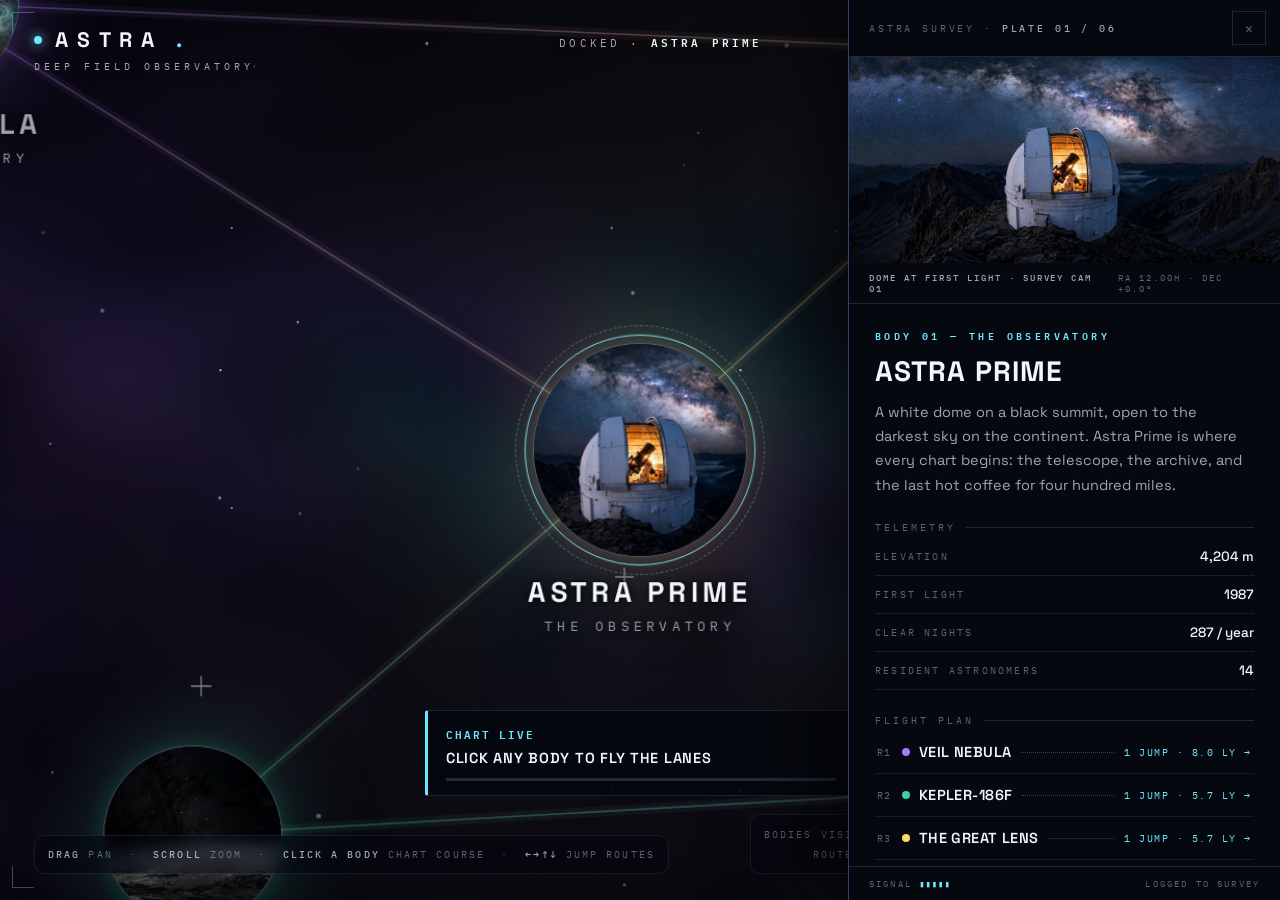
==== commit 9b5c8963: "ASTRA v3 photographic bodies, feathered galaxy, survey plate panel" ====
--- a/astra/index.html
+++ b/astra/index.html
@@ -14,8 +14,8 @@
   --accent:#6ee7ff;
   --accent-dim:rgba(110,231,255,.55);
   --ink:#f2f7ff;
-  --ink-dim:rgba(242,247,255,.64);
-  --ink-faint:rgba(242,247,255,.36);
+  --ink-dim:rgba(242,247,255,.66);
+  --ink-faint:rgba(242,247,255,.38);
   --glass:rgba(6,11,24,.74);
   --line:rgba(160,200,255,.16);
   --ease:cubic-bezier(.22,1,.36,1);
@@ -26,7 +26,7 @@
   overflow:hidden;-webkit-font-smoothing:antialiased;overscroll-behavior:none}
 ::selection{background:var(--accent);color:#04121a}
 button{font:inherit;color:inherit;background:none;border:0;cursor:pointer}
-:focus-visible{outline:2px solid var(--accent);outline-offset:3px;border-radius:4px}
+:focus-visible{outline:2px solid var(--accent);outline-offset:3px}
 
 /* ---------- far space (screen-fixed parallax) ---------- */
 .deepbg{position:fixed;inset:-12%;z-index:0;pointer-events:none;opacity:.42;
@@ -50,55 +50,62 @@
 /* ---------- chart world ---------- */
 .viewport{position:fixed;inset:0;z-index:2;overflow:hidden;cursor:grab;touch-action:none}
 .viewport.dragging{cursor:grabbing}
-.world{position:absolute;left:0;top:0;width:2600px;height:1700px;transform-origin:0 0;will-change:transform}
-.world .galaxy{position:absolute;inset:0;width:2600px;height:1700px;object-fit:cover;
-  filter:brightness(.96) saturate(1.06)}
-.world .veil{position:absolute;inset:0;background:
-  radial-gradient(120% 90% at 50% 42%,transparent 55%,rgba(2,4,10,.5) 100%),
-  linear-gradient(180deg,rgba(2,4,10,.22),transparent 22%,transparent 80%,rgba(2,4,10,.3))}
-svg.chart{position:absolute;inset:0;width:2600px;height:1700px;display:block}
+.world{position:absolute;left:0;top:0;width:5200px;height:3400px;transform-origin:0 0;will-change:transform}
+.galaxyField{position:absolute;left:1300px;top:850px;width:2600px;height:1700px;object-fit:cover;
+  filter:brightness(.97) saturate(1.06)}
+.veil{position:absolute;inset:0;background:
+  radial-gradient(120% 90% at 50% 50%,transparent 58%,rgba(2,4,10,.42) 100%);
+  box-shadow:inset 0 0 340px rgba(2,4,10,.55)}
+svg.chart{position:absolute;inset:0;width:5200px;height:3400px;display:block;pointer-events:none}
+svg.cometSvg{position:absolute;inset:0;width:5200px;height:3400px;display:block;pointer-events:none;z-index:5}
+.nodeLayer{position:absolute;inset:0;z-index:4}
 
 /* star lanes */
 .lane-glow{stroke-width:10;fill:none;opacity:.06}
-.lane-core{stroke-width:1.6;fill:none;stroke-opacity:.28}
+.lane-core{stroke-width:1.6;fill:none;stroke-opacity:.3}
 .lane-flow{stroke-width:3.2;fill:none;stroke:var(--accent);stroke-linecap:round;
   stroke-dasharray:0.1 17;opacity:0}
 .lane.flown .lane-glow{opacity:.15}
-.lane.flown .lane-core{stroke-opacity:.5}
+.lane.flown .lane-core{stroke-opacity:.52}
 .lane.flown .lane-flow{opacity:.75;animation:dashflow 1.15s linear infinite}
 .lane.route .lane-glow{opacity:.22}
-.lane.route .lane-core{stroke-opacity:.7}
-.lane.route .lane-flow{opacity:1;stroke-dasharray:11 9;animation:dashflow .55s linear infinite;
+.lane.route .lane-core{stroke-opacity:.72}
+.lane.route .lane-flow{opacity:1;stroke-dasharray:11 9;animation:dashroute .55s linear infinite;
   filter:drop-shadow(0 0 5px rgba(110,231,255,.8))}
 @keyframes dashflow{to{stroke-dashoffset:-17.1}}
-.lane.route .lane-flow{animation-name:dashroute}
 @keyframes dashroute{to{stroke-dashoffset:-20}}
-
-/* bodies */
-.node{cursor:pointer}
-.node .hit{fill:transparent}
-.node .halo{opacity:.55;transition:opacity .35s}
-.node:hover .halo,.node:focus-visible .halo{opacity:1}
-.node .sphere{transition:filter .4s}
-.node.dim .spherewrap{filter:saturate(.3) brightness(.62)}
-.node .spherewrap{transition:filter .4s}
-.node .ring{fill:none;stroke:var(--accent-dim);stroke-width:1.6;opacity:0;
-  transform-origin:center;transform-box:fill-box}
-.node.current .ring{opacity:1;animation:pulse 2.8s ease-out infinite}
-@keyframes pulse{0%{transform:scale(.6);opacity:.95}70%{transform:scale(1.45);opacity:0}100%{opacity:0}}
-.node .ring2{fill:none;stroke:var(--accent);stroke-width:2.4;opacity:0;
-  transform-origin:center;transform-box:fill-box}
-.node.arrive .ring2{animation:arrive .95s var(--ease)}
-@keyframes arrive{0%{transform:scale(.4);opacity:1}100%{transform:scale(2.8);opacity:0}}
-.node .spark{transform-origin:center;transform-box:fill-box;animation:spin 26s linear infinite}
-@keyframes spin{to{transform:rotate(360deg)}}
-.node text{pointer-events:none}
-.node .nm{font-family:"Space Grotesk",sans-serif;font-weight:700;font-size:28px;letter-spacing:.17em;
-  fill:var(--ink);paint-order:stroke;stroke:rgba(2,4,11,.9);stroke-width:6px}
-.node .cl{font-family:"IBM Plex Mono",monospace;font-size:13px;letter-spacing:.34em;
-  fill:rgba(242,247,255,.55);paint-order:stroke;stroke:rgba(2,4,11,.9);stroke-width:4px;text-transform:uppercase}
-.node.dim .nm{fill:rgba(242,247,255,.62)}
 .deco-star{fill:rgba(224,240,255,.8)}
+
+/* ---------- bodies (photographic) ---------- */
+.bnode{position:absolute;transform:translate(-50%,-50%);z-index:4;padding:0;text-align:center}
+.bnode .orb{position:relative;border-radius:50%;overflow:hidden;margin:0 auto;
+  border:1px solid rgba(255,255,255,.3);
+  transition:transform .45s var(--ease)}
+.bnode .orb img{width:100%;height:100%;object-fit:cover;display:block;
+  transition:filter .5s,transform .6s var(--ease)}
+.bnode .orb::after{content:"";position:absolute;inset:0;border-radius:50%;
+  background:radial-gradient(88% 88% at 50% 46%,transparent 68%,rgba(1,3,9,.42) 100%);
+  box-shadow:inset 0 0 34px rgba(1,3,9,.5)}
+.bnode:hover .orb{transform:scale(1.045)}
+.bnode:hover .orb img{transform:scale(1.06)}
+.bnode.dim .orb img{filter:saturate(.6) brightness(.88)}
+.bnode .selring,.bnode .selring2,.bnode .ping{position:absolute;border-radius:50%;pointer-events:none;
+  left:50%;top:0;transform:translateX(-50%)}
+.bnode .selring{border:1px solid var(--accent);opacity:0}
+.bnode .selring2{border:1px dashed rgba(110,231,255,.5);opacity:0}
+.bnode.current .selring{opacity:.95}
+.bnode.current .selring2{opacity:.8;animation:spin 22s linear infinite}
+@keyframes spin{to{transform:translateX(-50%) rotate(360deg)}}
+.bnode .ping{border:2px solid var(--accent);opacity:0}
+.bnode.arrive .ping{animation:pingA .95s var(--ease)}
+@keyframes pingA{0%{transform:translateX(-50%) scale(.55);opacity:1}100%{transform:translateX(-50%) scale(1.9);opacity:0}}
+.bnode .blabel{position:absolute;left:50%;transform:translateX(-50%);width:340px;pointer-events:none}
+.bnode .blabel .nm{display:block;font-weight:700;font-size:27px;letter-spacing:.16em;color:var(--ink);
+  text-shadow:0 2px 14px rgba(0,0,0,.92),0 0 3px rgba(0,0,0,.9)}
+.bnode .blabel .cl{display:block;font-family:"IBM Plex Mono",monospace;font-size:12.5px;
+  letter-spacing:.34em;color:rgba(242,247,255,.62);text-transform:uppercase;margin-top:7px;
+  text-shadow:0 2px 10px rgba(0,0,0,.92)}
+.bnode.dim .blabel .nm{color:rgba(242,247,255,.66)}
 
 /* warp streaks */
 #warp{position:fixed;inset:0;z-index:3;pointer-events:none;opacity:0;transition:opacity .35s}
@@ -106,7 +113,7 @@
 /* route tag */
 .rtag{position:fixed;z-index:30;pointer-events:none;font-family:"IBM Plex Mono",monospace;
   font-size:10.5px;letter-spacing:.16em;color:var(--ink);background:var(--glass);
-  border:1px solid var(--line);border-radius:9px;padding:8px 11px;backdrop-filter:blur(8px);
+  border:1px solid var(--line);border-radius:3px;padding:8px 11px;backdrop-filter:blur(8px);
   opacity:0;transform:translate(-50%,-150%);transition:opacity .25s;white-space:nowrap}
 .rtag.show{opacity:1}
 .rtag b{color:var(--accent)}
@@ -114,47 +121,51 @@
 /* ---------- frame + HUD ---------- */
 .frame{position:fixed;inset:12px;z-index:39;pointer-events:none}
 .frame i{position:absolute;width:22px;height:22px;border:1px solid rgba(160,200,255,.35)}
-.frame i:nth-child(1){top:0;left:0;border-right:0;border-bottom:0;border-radius:6px 0 0 0}
-.frame i:nth-child(2){top:0;right:0;border-left:0;border-bottom:0;border-radius:0 6px 0 0}
-.frame i:nth-child(3){bottom:0;left:0;border-right:0;border-top:0;border-radius:0 0 0 6px}
-.frame i:nth-child(4){bottom:0;right:0;border-left:0;border-top:0;border-radius:0 0 6px 0}
+.frame i:nth-child(1){top:0;left:0;border-right:0;border-bottom:0}
+.frame i:nth-child(2){top:0;right:0;border-left:0;border-bottom:0}
+.frame i:nth-child(3){bottom:0;left:0;border-right:0;border-top:0}
+.frame i:nth-child(4){bottom:0;right:0;border-left:0;border-top:0}
 .hud{position:fixed;top:0;left:0;right:0;z-index:40;display:flex;justify-content:space-between;
   align-items:flex-start;padding:26px 34px 0;pointer-events:none}
-.brand .word{font-weight:700;font-size:21px;letter-spacing:.42em;display:flex;align-items:center;gap:13px}
+.brand .word{font-weight:700;font-size:21px;letter-spacing:.42em;display:flex;align-items:center;gap:13px;
+  text-shadow:0 2px 16px rgba(0,0,0,.85)}
 .brand .word .dot{width:8px;height:8px;border-radius:99px;background:var(--accent);
   box-shadow:0 0 12px var(--accent);animation:blink 3.2s ease-in-out infinite}
 @keyframes blink{0%,100%{opacity:1}50%{opacity:.35}}
 .brand .word b{color:var(--accent);font-weight:700}
 .brand .sub{font-family:"IBM Plex Mono",monospace;font-size:9.5px;letter-spacing:.42em;
-  color:var(--ink-dim);margin-top:7px;text-transform:uppercase}
+  color:var(--ink-dim);margin-top:7px;text-transform:uppercase;text-shadow:0 2px 12px rgba(0,0,0,.85)}
 .status{text-align:center;font-family:"IBM Plex Mono",monospace;font-size:10.5px;
-  letter-spacing:.3em;color:var(--ink-dim);text-transform:uppercase;padding-top:6px}
+  letter-spacing:.3em;color:var(--ink-dim);text-transform:uppercase;padding-top:6px;
+  text-shadow:0 2px 12px rgba(0,0,0,.9)}
 .status b{color:var(--ink);font-weight:600}
 .coords{text-align:right;font-family:"IBM Plex Mono",monospace;font-size:11px;letter-spacing:.13em;
-  color:var(--ink-dim);line-height:1.95}
+  color:var(--ink-dim);line-height:1.95;text-shadow:0 2px 12px rgba(0,0,0,.9)}
 .coords b{color:var(--ink);font-weight:600}
 .coords .lab{color:var(--ink-faint);font-size:9.5px;letter-spacing:.28em}
 
 .deck{position:fixed;left:34px;right:34px;bottom:26px;z-index:40;display:flex;
-  justify-content:space-between;align-items:flex-end;gap:16px;pointer-events:none}
-.hint{font-family:"IBM Plex Mono",monospace;font-size:9.5px;letter-spacing:.24em;
-  color:var(--ink-faint);text-transform:uppercase;line-height:2.05}
+  justify-content:space-between;align-items:flex-end;gap:14px;pointer-events:none}
+.chip{background:rgba(4,7,16,.55);backdrop-filter:blur(8px);border:1px solid rgba(160,200,255,.1);
+  border-radius:10px;padding:9px 13px}
+.hint{font-family:"IBM Plex Mono",monospace;font-size:9.5px;letter-spacing:.22em;
+  color:var(--ink-faint);text-transform:uppercase;line-height:2}
 .hint b{color:var(--ink-dim);font-weight:500}
-.log{font-family:"IBM Plex Mono",monospace;font-size:9.5px;letter-spacing:.24em;
-  color:var(--ink-faint);text-transform:uppercase;text-align:right;line-height:2.05}
+.log{font-family:"IBM Plex Mono",monospace;font-size:9.5px;letter-spacing:.22em;
+  color:var(--ink-faint);text-transform:uppercase;text-align:right;line-height:2}
 .log b{color:var(--accent);font-weight:600}
 .zoomctl{display:flex;gap:8px;pointer-events:auto}
-.zoomctl button{width:44px;height:44px;border-radius:12px;border:1px solid var(--line);
+.zoomctl button{width:44px;height:44px;border-radius:10px;border:1px solid var(--line);
   background:var(--glass);backdrop-filter:blur(10px);font-size:17px;display:grid;place-items:center;
   transition:border-color .3s,transform .3s var(--ease)}
 .zoomctl button:hover{border-color:var(--accent);transform:translateY(-2px)}
 .zoomctl button.wide{width:auto;padding:0 15px;font-family:"IBM Plex Mono",monospace;
-  font-size:9.5px;letter-spacing:.24em}
+  font-size:9.5px;letter-spacing:.22em}
 
 /* flight computer */
-.flightlog{position:fixed;left:50%;bottom:100px;transform:translate(-50%,14px);z-index:55;
-  min-width:min(430px,86vw);background:var(--glass);border:1px solid var(--line);border-radius:14px;
-  backdrop-filter:blur(14px);padding:13px 18px 14px;opacity:0;pointer-events:none;
+.flightlog{position:fixed;left:50%;bottom:104px;transform:translate(-50%,14px);z-index:55;
+  min-width:min(430px,86vw);background:rgba(5,8,15,.92);border:1px solid var(--line);border-left:3px solid var(--accent);
+  border-radius:3px;padding:13px 18px 14px;opacity:0;pointer-events:none;
   transition:opacity .4s,transform .4s var(--ease)}
 .flightlog.show{opacity:1;transform:translate(-50%,0)}
 .flightlog .fl-top{display:flex;justify-content:space-between;gap:18px;font-family:"IBM Plex Mono",monospace;
@@ -163,62 +174,68 @@
 .flightlog .fl-route{font-weight:600;font-size:14.5px;letter-spacing:.05em;margin-top:6px;white-space:nowrap;
   overflow:hidden;text-overflow:ellipsis}
 .flightlog .fl-bar{display:flex;gap:5px;margin-top:11px}
-.flightlog .fl-bar i{flex:1;height:3px;border-radius:99px;background:rgba(160,200,255,.18)}
+.flightlog .fl-bar i{flex:1;height:3px;background:rgba(160,200,255,.18)}
 .flightlog .fl-bar i.done{background:var(--accent);box-shadow:0 0 8px rgba(110,231,255,.7)}
 .flightlog .fl-bar i.now{background:var(--accent);animation:blink 0.8s ease-in-out infinite}
 
-/* ---------- docking panel ---------- */
-.panel{position:fixed;top:0;right:0;bottom:0;z-index:60;width:min(430px,92vw);
-  background:var(--glass);backdrop-filter:blur(24px);border-left:1px solid var(--line);
+/* ---------- survey plate panel ---------- */
+.panel{position:fixed;top:0;right:0;bottom:0;z-index:60;width:min(432px,94vw);
+  background:#05080f;border-left:1px solid #31456b;
   transform:translateX(104%);transition:transform .65s var(--ease);display:flex;flex-direction:column;
-  box-shadow:-30px 0 80px rgba(0,0,0,.55)}
+  box-shadow:-30px 0 80px rgba(0,0,0,.6)}
 body.docked .panel{transform:none}
-.panel .ph{height:198px;flex:none;position:relative;overflow:hidden;background:#0a1122}
-.panel .ph img{width:100%;height:100%;object-fit:cover;display:block}
-.panel .ph::after{content:"";position:absolute;inset:0;
-  background:linear-gradient(180deg,rgba(6,11,24,.12) 30%,rgba(6,11,24,.92))}
-.panel .ph .hero-num{position:absolute;inset:0;display:grid;place-items:center;
-  font-weight:700;font-size:80px;letter-spacing:.02em;color:var(--ink);
-  text-shadow:0 12px 44px rgba(0,0,0,.65)}
-.panel .pbody{padding:24px 26px 26px;overflow-y:auto;overscroll-behavior:contain}
-.panel .kick{font-family:"IBM Plex Mono",monospace;font-size:10px;font-weight:600;letter-spacing:.36em;
-  color:var(--accent);text-transform:uppercase;display:flex;align-items:center;gap:10px}
-.panel .kick::after{content:"";flex:1;height:1px;background:linear-gradient(90deg,var(--accent-dim),transparent)}
-.panel h2{font-weight:700;font-size:27px;letter-spacing:.05em;line-height:1.22;margin:13px 0 12px}
-.panel p{font-size:15px;line-height:1.66;color:var(--ink-dim);text-wrap:pretty}
-.stats{margin-top:20px;border-top:1px solid var(--line)}
-.stats .row{display:flex;justify-content:space-between;gap:14px;padding:11px 0;border-bottom:1px solid var(--line)}
-.stats .k{font-family:"IBM Plex Mono",monospace;font-size:10px;letter-spacing:.24em;
-  color:var(--ink-faint);text-transform:uppercase;padding-top:3px}
-.stats .v{font-size:14px;font-weight:500;text-align:right}
-.stats .v .tag{font-family:"IBM Plex Mono",monospace;font-size:9px;letter-spacing:.16em;color:#04121a;
-  background:var(--accent);border-radius:99px;padding:3px 8px;margin-left:8px;vertical-align:2px;font-weight:600}
-.routes{margin-top:22px}
-.routes h3{font-family:"IBM Plex Mono",monospace;font-size:10px;letter-spacing:.3em;
-  color:var(--ink-faint);text-transform:uppercase;margin-bottom:10px;font-weight:400}
-.route-btn{display:flex;justify-content:space-between;align-items:center;width:100%;text-align:left;
-  padding:13px 15px;border:1px solid var(--line);border-radius:12px;margin-bottom:8px;
-  transition:border-color .3s,background .3s,transform .3s var(--ease);background:rgba(160,200,255,.03)}
-.route-btn:hover{border-color:var(--accent);background:rgba(110,231,255,.08);transform:translateX(-3px)}
-.route-btn .rn{font-weight:600;font-size:14px;letter-spacing:.04em;display:flex;align-items:center;gap:10px}
-.route-btn .rn .cdot{width:9px;height:9px;border-radius:99px;flex:none;box-shadow:0 0 8px currentColor}
-.route-btn .rj{font-family:"IBM Plex Mono",monospace;font-size:9.5px;letter-spacing:.18em;color:var(--accent);text-align:right}
-.closebtn{position:absolute;top:14px;right:14px;z-index:2;width:40px;height:40px;border-radius:12px;
-  border:1px solid var(--line);background:rgba(4,8,18,.55);backdrop-filter:blur(8px);font-size:15px;
-  display:grid;place-items:center;transition:border-color .3s}
-.closebtn:hover{border-color:var(--accent)}
-.panel.swap-in .pbody>*{animation:rise .6s var(--ease) both}
+.pstrip{display:flex;justify-content:space-between;align-items:center;flex:none;
+  padding:11px 14px 11px 20px;border-bottom:1px solid var(--line);
+  font-family:"IBM Plex Mono",monospace;font-size:9.5px;letter-spacing:.3em;color:var(--ink-faint);
+  text-transform:uppercase}
+.pstrip b{color:var(--ink-dim);font-weight:500}
+.closebtn{width:34px;height:34px;border:1px solid var(--line);font-size:13px;display:grid;place-items:center;
+  transition:border-color .3s,background .3s}
+.closebtn:hover{border-color:var(--accent);background:rgba(110,231,255,.08)}
+.panel .ph{flex:none;position:relative}
+.panel .ph img{width:100%;height:206px;object-fit:cover;display:block}
+.pcap{display:flex;justify-content:space-between;gap:12px;padding:9px 20px;
+  border-bottom:1px solid var(--line);font-family:"IBM Plex Mono",monospace;font-size:9px;
+  letter-spacing:.22em;color:var(--ink-faint);text-transform:uppercase}
+.pcap b{color:var(--ink-dim);font-weight:500}
+.panel .pbody{padding:22px 26px 8px;overflow-y:auto;overscroll-behavior:contain}
+.panel .kick{font-family:"IBM Plex Mono",monospace;font-size:10px;font-weight:600;letter-spacing:.34em;
+  color:var(--accent);text-transform:uppercase}
+.panel h2{font-weight:700;font-size:28px;letter-spacing:.04em;line-height:1.2;margin:11px 0 11px}
+.panel p{font-size:14.5px;line-height:1.68;color:var(--ink-dim);text-wrap:pretty}
+.psec{font-family:"IBM Plex Mono",monospace;font-size:9.5px;letter-spacing:.32em;
+  color:var(--ink-faint);text-transform:uppercase;margin:24px 0 4px;display:flex;align-items:center;gap:10px}
+.psec::after{content:"";flex:1;height:1px;background:var(--line)}
+.stats .row{display:flex;justify-content:space-between;gap:14px;padding:10px 0;
+  border-bottom:1px dotted rgba(160,200,255,.22)}
+.stats .k{font-family:"IBM Plex Mono",monospace;font-size:10px;letter-spacing:.22em;
+  color:var(--ink-faint);text-transform:uppercase;padding-top:2px}
+.stats .v{font-size:13.5px;font-weight:500;text-align:right}
+.stats .v .tag{font-family:"IBM Plex Mono",monospace;font-size:9.5px;letter-spacing:.14em;
+  color:var(--accent);margin-left:9px;font-weight:600}
+.fp-row{display:flex;align-items:baseline;gap:10px;width:100%;text-align:left;padding:12px 2px;
+  border-bottom:1px solid rgba(160,200,255,.1);transition:background .25s,padding-left .25s var(--ease)}
+.fp-row:hover{background:rgba(110,231,255,.06);padding-left:8px}
+.fp-row .fi{font-family:"IBM Plex Mono",monospace;font-size:9.5px;color:var(--ink-faint);letter-spacing:.14em}
+.fp-row .rn{font-weight:600;font-size:14.5px;letter-spacing:.03em;display:flex;align-items:center;gap:9px;white-space:nowrap}
+.fp-row .rn .cdot{width:8px;height:8px;border-radius:99px;flex:none}
+.fp-row .lead{flex:1;border-bottom:1px dotted rgba(160,200,255,.3);transform:translateY(-3px);min-width:14px}
+.fp-row .rj{font-family:"IBM Plex Mono",monospace;font-size:9.5px;letter-spacing:.16em;color:var(--accent);white-space:nowrap}
+.pfoot{flex:none;border-top:1px solid var(--line);padding:11px 20px;display:flex;justify-content:space-between;
+  font-family:"IBM Plex Mono",monospace;font-size:9px;letter-spacing:.24em;color:var(--ink-faint);text-transform:uppercase}
+.pfoot .sig{color:var(--accent);letter-spacing:.1em}
+.panel.swap-in .pbody>*{animation:rise .55s var(--ease) both}
 .panel.swap-in .pbody>*:nth-child(2){animation-delay:.05s}
 .panel.swap-in .pbody>*:nth-child(3){animation-delay:.1s}
 .panel.swap-in .pbody>*:nth-child(4){animation-delay:.15s}
-@keyframes rise{from{opacity:0;transform:translateY(16px)}to{opacity:1;transform:none}}
+.panel.swap-in .pbody>*:nth-child(5){animation-delay:.2s}
+@keyframes rise{from{opacity:0;transform:translateY(14px)}to{opacity:1;transform:none}}
 
 @media (max-width:820px){
-  .panel{top:auto;left:0;right:0;bottom:0;width:auto;max-height:62dvh;border-left:0;
-    border-top:1px solid var(--line);transform:translateY(105%);border-radius:20px 20px 0 0}
+  .panel{top:auto;left:0;right:0;bottom:0;width:auto;max-height:64dvh;border-left:0;
+    border-top:1px solid #31456b;transform:translateY(105%)}
   body.docked .panel{transform:none}
-  .panel .ph{height:126px}
-  .panel .ph .hero-num{font-size:54px}
+  .panel .ph img{height:132px}
   .hud{padding:19px 20px 0}
   .brand .word{font-size:16px}
   .status{display:none}
@@ -231,8 +248,7 @@
 }
 @media (prefers-reduced-motion:reduce){
   .lane.flown .lane-flow,.lane.route .lane-flow{animation:none}
-  .node.current .ring,.node .spark,.brand .word .dot{animation:none}
-  .node.current .ring{opacity:.7}
+  .bnode.current .selring2,.brand .word .dot{animation:none}
   .panel{transition-duration:.01ms}
 }
 </style>
@@ -245,15 +261,15 @@
 
 <div class="viewport" id="viewport" role="application" aria-label="Star chart of the Astra observatory region. Drag to pan, scroll to zoom, select a body to chart a course to it.">
   <div class="world" id="world">
-    <img class="galaxy" src="assets/galaxy.jpg" alt="" draggable="false">
+    <img class="galaxyField" src="assets/galaxy-f.jpg" alt="" draggable="false">
     <div class="veil"></div>
-    <svg class="chart" viewBox="0 0 2600 1700">
+    <svg class="chart" viewBox="0 0 5200 3400">
       <defs id="defsRoot"></defs>
       <g id="decoLayer"></g>
       <g id="edgeLayer"></g>
-      <g id="cometLayer"></g>
-      <g id="nodeLayer"></g>
     </svg>
+    <div class="nodeLayer" id="nodeLayer"></div>
+    <svg class="cometSvg" viewBox="0 0 5200 3400"><g id="cometLayer"></g></svg>
   </div>
 </div>
 
@@ -274,8 +290,8 @@
 </header>
 
 <div class="deck">
-  <div class="hint"><b>Drag</b> pan &nbsp;·&nbsp; <b>Scroll</b> zoom &nbsp;·&nbsp; <b>Click a body</b> chart course &nbsp;·&nbsp; <b>←→↑↓</b> jump routes</div>
-  <div class="log" id="logOut">BODIES VISITED <b>1 / 6</b><br>ROUTES FLOWN <b>0</b></div>
+  <div class="hint chip"><b>Drag</b> pan &nbsp;·&nbsp; <b>Scroll</b> zoom &nbsp;·&nbsp; <b>Click a body</b> chart course &nbsp;·&nbsp; <b>←→↑↓</b> jump routes</div>
+  <div class="log chip" id="logOut">BODIES VISITED <b>1 / 6</b><br>ROUTES FLOWN <b>0</b></div>
   <div class="zoomctl">
     <button id="zoomOutBtn" aria-label="Zoom out">−</button>
     <button id="zoomInBtn" aria-label="Zoom in">+</button>
@@ -289,46 +305,53 @@
   <div class="fl-bar" id="flBar"></div>
 </div>
 
-<aside class="panel" id="panel" aria-label="Destination details">
-  <button class="closebtn" id="closePanel" aria-label="Close panel, back to chart">✕</button>
-  <div class="ph" id="panelHead"></div>
+<aside class="panel" id="panel" aria-label="Survey plate">
+  <div class="pstrip">
+    <span>ASTRA SURVEY · <b id="pPlate">PLATE 01 / 06</b></span>
+    <button class="closebtn" id="closePanel" aria-label="Close plate, back to chart">✕</button>
+  </div>
+  <div class="ph">
+    <img id="pImg" src="" alt="">
+    <div class="pcap"><b id="pCap"></b><span id="pCoords"></span></div>
+  </div>
   <div class="pbody">
     <div class="kick" id="pKick"></div>
     <h2 id="pTitle"></h2>
     <p id="pBody"></p>
+    <div class="psec">Telemetry</div>
     <div class="stats" id="pStats"></div>
-    <div class="routes">
-      <h3>Chart a course</h3>
-      <div id="pRoutes"></div>
-    </div>
+    <div class="psec">Flight plan</div>
+    <div id="pRoutes"></div>
   </div>
+  <div class="pfoot"><span>Signal <span class="sig" id="pSig"></span></span><span>Logged to survey</span></div>
 </aside>
 
 <script>
 /* ================= data ================= */
+const WORLD_W = 5200, WORLD_H = 3400;
 const NODES = {
-  prime:   { x:1300, y:850,  r:30, kind:"star",   name:"ASTRA PRIME",   cls:"The Observatory",
-    col:{ l:"#fff3d6", m:"#ffd98c", d:"#a8741f" }, img:"assets/observatory.jpg",
+  prime:   { x:2600, y:1700, d:206, name:"ASTRA PRIME",   cls:"The Observatory", plate:"01", sig:5,
+    col:"#ffd98c", orb:"assets/observatory.jpg", opos:"50% 50%", cap:"Dome at first light · Survey cam 01",
     body:"A white dome on a black summit, open to the darkest sky on the continent. Astra Prime is where every chart begins: the telescope, the archive, and the last hot coffee for four hundred miles.",
     stats:[["Elevation","4,204 m"],["First light","1987"],["Clear nights","287 / year"],["Resident astronomers","14"]] },
-  nebula:  { x:620,  y:420,  r:24, kind:"star",   name:"VEIL NEBULA",   cls:"Stellar Nursery",
-    col:{ l:"#e9dcff", m:"#a678ff", d:"#41217d" }, img:"assets/nebula.jpg",
+  nebula:  { x:1920, y:1270, d:166, name:"VEIL NEBULA",   cls:"Stellar Nursery", plate:"02", sig:4,
+    col:"#a678ff", orb:"assets/nebula.jpg", opos:"46% 46%", cap:"False-color composite · NGC 6960",
     body:"The expanding shell of a star that tore itself apart eight thousand years ago. Gas moving at 1.5 million kilometres an hour, lit from inside by the newborn cluster it left behind.",
     stats:[["Distance","1,470 light-years"],["Expansion","1.5M km / hour"],["Catalog","NGC 6960"],["Best viewing","June to September"]] },
-  exo:     { x:870,  y:1220, r:25, kind:"planet", name:"KEPLER-186F",   cls:"Exoplanet Index",
-    col:{ l:"#d9fff3", m:"#3ecfa4", d:"#0b5a46" }, img:"assets/exoplanet.jpg",
+  exo:     { x:2170, y:2070, d:172, name:"KEPLER-186F",   cls:"Exoplanet Index", plate:"03", sig:3,
+    col:"#3ecfa4", orb:"assets/exoplanet.jpg", opos:"50% 84%", cap:"Planet limb at terminator · Transit survey",
     body:"The first Earth-sized world found inside another star's habitable zone. Its sun is a red dwarf, its noon is a permanent amber dusk, and its seas, if they exist, have never seen a night sky like ours.",
     stats:[["Distance","582 light-years"],["Orbital period","130 days"],["Radius","1.17 × Earth"],["Status","Habitable zone"]] },
-  lens:    { x:1720, y:470,  r:24, kind:"star",   name:"THE GREAT LENS", cls:"The Telescope",
-    col:{ l:"#fff7db", m:"#ffd76a", d:"#9c6a17" }, hero:"8.2 M",
+  lens:    { x:3020, y:1320, d:162, name:"THE GREAT LENS", cls:"The Telescope", plate:"04", sig:5,
+    col:"#ffd76a", orb:"assets/star-amber.jpg", opos:"50% 50%", cap:"Target star · Coronagraph feed",
     body:"Eight point two metres of polished glass and patience. The Great Lens gathers in one hour what the human eye would need nine hundred years to see, then hands it to whoever is on shift.",
     stats:[["Aperture","8.2 m"],["Light grasp","900 × the eye"],["Mirror mass","16.8 tonnes"],["Cooling","Liquid nitrogen, nightly"]] },
-  missions:{ x:1920, y:1160, r:22, kind:"star",   name:"MISSION LOG",   cls:"Expeditions",
-    col:{ l:"#ffffff", m:"#bcd7ff", d:"#44659c" }, hero:"47",
+  missions:{ x:3220, y:2010, d:152, name:"MISSION LOG",   cls:"Expeditions", plate:"05", sig:4,
+    col:"#bcd7ff", orb:"assets/cluster.jpg", opos:"50% 50%", cap:"Expedition index · Cluster M13 field",
     body:"Forty-seven expeditions charted from this dome, from comet chases to a decade-long stare at a single patch of nothing that turned out to contain nine thousand galaxies.",
     stats:[["Expeditions","47 flown","ARCHIVE"],["Deep field stare","11 days","COMPLETE"],["Comet intercepts","6","COMPLETE"],["Next launch window","March 2027","QUEUED"]] },
-  visit:   { x:2260, y:740,  r:24, kind:"planet", name:"NIGHT TICKETS", cls:"Visit the Dome",
-    col:{ l:"#ffe3ec", m:"#ff9db8", d:"#7e3350" }, hero:"287",
+  visit:   { x:3560, y:1590, d:182, name:"NIGHT TICKETS", cls:"Visit the Dome", plate:"06", sig:4,
+    col:"#ff9db8", orb:"assets/ringed.jpg", opos:"50% 50%", cap:"Public night target · Ring plane crossing",
     body:"On clear nights the dome opens to the public. Deck passes for the terrace, dome sessions at the eyepiece, and one astronomer-led night a week that usually ends at sunrise.",
     stats:[["Deck pass","$24","BOOK"],["Dome session","$58","BOOK"],["Astronomer night","$140","2 LEFT"],["Season","April to October"]] },
 };
@@ -341,43 +364,21 @@
 const ADJ = {}; IDS.forEach(id => ADJ[id] = []);
 EDGES.forEach(([a,b]) => { ADJ[a].push(b); ADJ[b].push(a); });
 const dist = (a,b) => Math.hypot(NODES[a].x - NODES[b].x, NODES[a].y - NODES[b].y);
+const raOf = x => ((x / WORLD_W) * 24).toFixed(2) + "h";
+const decOf = y => { const d = 90 - (y / WORLD_H) * 180; return (d >= 0 ? "+" : "") + d.toFixed(1) + "°"; };
 
 /* ================= chart build ================= */
 const NS = "http://www.w3.org/2000/svg";
 const el = (tag, attrs) => { const n = document.createElementNS(NS, tag); for (const k in attrs) n.setAttribute(k, attrs[k]); return n; };
 const defs = document.getElementById("defsRoot");
 const edgeLayer = document.getElementById("edgeLayer");
-const nodeLayer = document.getElementById("nodeLayer");
 const decoLayer = document.getElementById("decoLayer");
 const cometLayer = document.getElementById("cometLayer");
-
-/* per-body gradients */
-IDS.forEach(id => {
-  const c = NODES[id].col;
-  const g = el("radialGradient", { id:"sg-" + id, cx:"35%", cy:"30%", r:"78%" });
-  g.innerHTML = `<stop offset="0%" stop-color="${c.l}"/><stop offset="42%" stop-color="${c.m}"/>` +
-    `<stop offset="80%" stop-color="${c.d}"/><stop offset="100%" stop-color="#05070f"/>`;
-  defs.appendChild(g);
-  const sh = el("radialGradient", { id:"sh-" + id, cx:"30%", cy:"26%", r:"76%" });
-  sh.innerHTML = `<stop offset="52%" stop-color="rgba(2,4,12,0)"/><stop offset="86%" stop-color="rgba(2,4,12,.38)"/>` +
-    `<stop offset="100%" stop-color="rgba(2,4,12,.72)"/>`;
-  defs.appendChild(sh);
-  const h = el("radialGradient", { id:"hg-" + id });
-  h.innerHTML = `<stop offset="0%" stop-color="${c.m}" stop-opacity=".5"/><stop offset="55%" stop-color="${c.m}" stop-opacity=".13"/>` +
-    `<stop offset="100%" stop-color="${c.m}" stop-opacity="0"/>`;
-  defs.appendChild(h);
-});
-const cg = el("radialGradient", { id:"cometGlow" });
-cg.innerHTML = `<stop offset="0%" stop-color="#ffffff" stop-opacity=".95"/><stop offset="35%" stop-color="#6ee7ff" stop-opacity=".55"/>` +
-  `<stop offset="100%" stop-color="#6ee7ff" stop-opacity="0"/>`;
-defs.appendChild(cg);
-
-/* star lanes */
 const laneEls = {};
 EDGES.forEach(([a,b]) => {
   const A = NODES[a], B = NODES[b];
   const lg = el("linearGradient", { id:`lg-${a}-${b}`, gradientUnits:"userSpaceOnUse", x1:A.x, y1:A.y, x2:B.x, y2:B.y });
-  lg.innerHTML = `<stop offset="0%" stop-color="${A.col.m}"/><stop offset="100%" stop-color="${B.col.m}"/>`;
+  lg.innerHTML = `<stop offset="0%" stop-color="${A.col}"/><stop offset="100%" stop-color="${B.col}"/>`;
   defs.appendChild(lg);
   const g = el("g", { "class":"lane" });
   g.append(
@@ -388,62 +389,45 @@
   edgeLayer.appendChild(g);
   laneEls[a+"|"+b] = g; laneEls[b+"|"+a] = g;
 });
-
-/* ambient field stars */
 let seed = 11; const rnd = () => (seed = (seed * 16807) % 2147483647) / 2147483647;
-for (let i = 0; i < 210; i++){
-  decoLayer.appendChild(el("circle", { cx:(rnd()*2600).toFixed(0), cy:(rnd()*1700).toFixed(0),
+for (let i = 0; i < 380; i++){
+  decoLayer.appendChild(el("circle", { cx:(rnd()*WORLD_W).toFixed(0), cy:(rnd()*WORLD_H).toFixed(0),
     r:(0.7 + rnd()*1.7).toFixed(1), "class":"deco-star", opacity:(0.2 + rnd()*0.65).toFixed(2) }));
 }
-for (let i = 0; i < 12; i++){
-  const x = (rnd()*2500 + 50).toFixed(0), y = (rnd()*1600 + 50).toFixed(0), s = 7 + rnd()*8;
-  const p = el("path", { d:`M ${x} ${+y - s} L ${x} ${+y + s} M ${+x - s} ${y} L ${+x + s} ${y}`,
-    stroke:"rgba(225,242,255,.5)", "stroke-width":1.3, fill:"none" });
-  decoLayer.appendChild(p);
-}
-
-/* bodies */
+for (let i = 0; i < 18; i++){
+  const x = (rnd()*(WORLD_W-100) + 50).toFixed(0), y = (rnd()*(WORLD_H-100) + 50).toFixed(0), s = 7 + rnd()*8;
+  decoLayer.appendChild(el("path", { d:`M ${x} ${+y - s} L ${x} ${+y + s} M ${+x - s} ${y} L ${+x + s} ${y}`,
+    stroke:"rgba(225,242,255,.5)", "stroke-width":1.3, fill:"none" }));
+}
+const cg = el("radialGradient", { id:"cometGlow" });
+cg.innerHTML = `<stop offset="0%" stop-color="#ffffff" stop-opacity=".95"/><stop offset="35%" stop-color="#6ee7ff" stop-opacity=".55"/>` +
+  `<stop offset="100%" stop-color="#6ee7ff" stop-opacity="0"/>`;
+defs.appendChild(cg);
+const comet = el("g", { opacity:0 });
+comet.appendChild(el("circle", { r:30, fill:"url(#cometGlow)" }));
+comet.appendChild(el("circle", { r:6, fill:"#ffffff" }));
+cometLayer.appendChild(comet);
+function setComet(x, y, on){ comet.setAttribute("transform", `translate(${x} ${y})`); comet.setAttribute("opacity", on ? 1 : 0); }
+
+/* bodies as HTML */
+const nodeLayer = document.getElementById("nodeLayer");
 const nodeEls = {};
 IDS.forEach(id => {
-  const n = NODES[id], R = n.r;
-  const g = el("g", { "class":"node dim", tabindex:"0", role:"button",
-    "aria-label": n.name + ", " + n.cls + ". Activate to chart a course." });
-  g.dataset.id = id;
-  const wrap = el("g", { "class":"spherewrap" });
-  wrap.appendChild(el("circle", { cx:n.x, cy:n.y, r:R * 4.1, fill:`url(#hg-${id})`, "class":"halo" }));
-  if (n.kind === "planet"){
-    wrap.appendChild(el("ellipse", { cx:n.x, cy:n.y, rx:R * 1.85, ry:R * 0.52,
-      transform:`rotate(-16 ${n.x} ${n.y})`, fill:"none", stroke:n.col.m, "stroke-width":1.7, opacity:.6 }));
-    wrap.appendChild(el("circle", { cx:n.x + R * 1.5, cy:n.y - R * 0.62, r:3.4, fill:n.col.l, opacity:.9 }));
-  } else {
-    const spark = el("g", { "class":"spark" });
-    const s1 = R * 2.1, s2 = R * 1.25;
-    spark.appendChild(el("path", { d:`M ${n.x} ${n.y - s1} L ${n.x} ${n.y + s1} M ${n.x - s1} ${n.y} L ${n.x + s1} ${n.y}`,
-      stroke:n.col.m, "stroke-width":2, opacity:.5, fill:"none" }));
-    spark.appendChild(el("path", { d:`M ${n.x - s2 * .7} ${n.y - s2 * .7} L ${n.x + s2 * .7} ${n.y + s2 * .7} M ${n.x + s2 * .7} ${n.y - s2 * .7} L ${n.x - s2 * .7} ${n.y + s2 * .7}`,
-      stroke:n.col.m, "stroke-width":1.4, opacity:.3, fill:"none" }));
-    wrap.appendChild(spark);
-  }
-  wrap.appendChild(el("circle", { cx:n.x, cy:n.y, r:R, fill:`url(#sg-${id})`, "class":"sphere" }));
-  wrap.appendChild(el("circle", { cx:n.x, cy:n.y, r:R, fill:`url(#sh-${id})` }));
-  wrap.appendChild(el("circle", { cx:n.x - R * .34, cy:n.y - R * .38, r:R * .26, fill:"#ffffff", opacity:.5 }));
-  g.append(wrap,
-    el("circle", { cx:n.x, cy:n.y, r:R + 13, "class":"ring2" }),
-    el("circle", { cx:n.x, cy:n.y, r:R + 13, "class":"ring" }),
-    el("circle", { cx:n.x, cy:n.y, r:58, "class":"hit" }));
-  const t1 = el("text", { x:n.x, y:n.y + R + 40, "text-anchor":"middle", "class":"nm" }); t1.textContent = n.name;
-  const t2 = el("text", { x:n.x, y:n.y + R + 66, "text-anchor":"middle", "class":"cl" }); t2.textContent = n.cls;
-  g.append(t1, t2);
-  nodeLayer.appendChild(g);
-  nodeEls[id] = g;
+  const n = NODES[id];
+  const b = document.createElement("button");
+  b.className = "bnode dim"; b.dataset.id = id;
+  b.style.left = n.x + "px"; b.style.top = n.y + "px";
+  b.setAttribute("aria-label", n.name + ", " + n.cls + ". Activate to chart a course.");
+  b.innerHTML =
+    `<span class="ping" style="width:${n.d + 30}px;height:${n.d + 30}px;top:-15px"></span>` +
+    `<span class="selring" style="width:${n.d + 16}px;height:${n.d + 16}px;top:-8px"></span>` +
+    `<span class="selring2" style="width:${n.d + 34}px;height:${n.d + 34}px;top:-17px"></span>` +
+    `<span class="orb" style="width:${n.d}px;height:${n.d}px;display:block;box-shadow:0 0 ${Math.round(n.d * .55)}px ${n.col}44, 0 0 22px ${n.col}30">` +
+      `<img src="${n.orb}" alt="" draggable="false" style="object-position:${n.opos}"></span>` +
+    `<span class="blabel" style="top:${n.d + 16}px"><span class="nm">${n.name}</span><span class="cl">${n.cls}</span></span>`;
+  nodeLayer.appendChild(b);
+  nodeEls[id] = b;
 });
-
-/* comet */
-const comet = el("g", { opacity:0 });
-comet.appendChild(el("circle", { r:26, fill:"url(#cometGlow)" }));
-comet.appendChild(el("circle", { r:5.5, fill:"#ffffff" }));
-cometLayer.appendChild(comet);
-function setComet(x, y, on){ comet.setAttribute("transform", `translate(${x} ${y})`); comet.setAttribute("opacity", on ? 1 : 0); }
 
 /* ================= camera ================= */
 const viewport = document.getElementById("viewport");
@@ -451,16 +435,21 @@
 const deepbg = document.getElementById("deepbg");
 const starsA = document.getElementById("starsA"), starsB = document.getElementById("starsB");
 let vw = innerWidth, vh = innerHeight;
-const cam = { x: NODES.prime.x, y: NODES.prime.y, k: 0.5 };
-const clampK = k => Math.min(2.4, Math.max(0.3, k));
+const cam = { x: NODES.prime.x, y: NODES.prime.y, k: 0.32 };
+const kMin = () => Math.max(vw / 4400, vh / 2900);
+const clampK = k => Math.min(2.4, Math.max(kMin(), k));
+function clampCam(){
+  const hw = vw / 2 / cam.k, hh = vh / 2 / cam.k;
+  cam.x = hw * 2 >= WORLD_W ? WORLD_W / 2 : Math.min(WORLD_W - hw, Math.max(hw, cam.x));
+  cam.y = hh * 2 >= WORLD_H ? WORLD_H / 2 : Math.min(WORLD_H - hh, Math.max(hh, cam.y));
+}
 function apply(){
   world.style.transform = `translate(${vw/2}px, ${vh/2}px) scale(${cam.k}) translate(${-cam.x}px, ${-cam.y}px)`;
   deepbg.style.transform = `translate(${-cam.x * cam.k * 0.012}px, ${-cam.y * cam.k * 0.012}px)`;
   starsA.style.backgroundPosition = `${-cam.x * cam.k * 0.06}px ${-cam.y * cam.k * 0.06}px`;
   starsB.style.backgroundPosition = `${-cam.x * cam.k * 0.13}px ${-cam.y * cam.k * 0.13}px`;
-  document.getElementById("raOut").textContent = ((cam.x / 2600) * 24).toFixed(2) + "h";
-  const dec = 90 - (cam.y / 1700) * 180;
-  document.getElementById("decOut").textContent = (dec >= 0 ? "+" : "") + dec.toFixed(1) + "°";
+  document.getElementById("raOut").textContent = raOf(cam.x);
+  document.getElementById("decOut").textContent = decOf(cam.y);
   document.getElementById("zoomOut").textContent = Math.round(cam.k * 100) + "%";
 }
 const easeIO = t => t < .5 ? 4*t*t*t : 1 - Math.pow(-2*t + 2, 3) / 2;
@@ -476,7 +465,7 @@
     apply();
     if (onFrame) onFrame(e);
     if (t < 1) anim = { id: requestAnimationFrame(stepFn) };
-    else { anim = null; done && done(); }
+    else { anim = null; clampCam(); apply(); done && done(); }
   };
   anim = { id: requestAnimationFrame(stepFn) };
 }
@@ -537,7 +526,10 @@
     g.classList.toggle("current", id === current);
     g.classList.toggle("dim", !visited.has(id) && id !== current);
   });
-  for (const key in laneEls) laneEls[key].classList.toggle("flown", flown.has(key) || flown.has(key.split("|").reverse().join("|")));
+  for (const key in laneEls){
+    const rev = key.split("|").reverse().join("|");
+    laneEls[key].classList.toggle("flown", flown.has(key) || flown.has(rev));
+  }
   document.getElementById("logOut").innerHTML =
     `BODIES VISITED <b>${visited.size} / 6</b><br>ROUTES FLOWN <b>${flown.size}</b>`;
   document.getElementById("statusOut").innerHTML = traveling
@@ -571,7 +563,7 @@
       setComet(0, 0, false);
       current = target; visited.add(target);
       const g = nodeEls[target];
-      g.classList.remove("arrive"); void g.getBoundingClientRect(); g.classList.add("arrive");
+      g.classList.remove("arrive"); void g.offsetWidth; g.classList.add("arrive");
       refreshStates();
       showFlight("DOCKED", NODES[target].name, legs.length, legs.length, -1);
       hideFlight(1900);
@@ -592,17 +584,22 @@
 const panel = document.getElementById("panel");
 function openPanel(id){
   const n = NODES[id];
-  document.getElementById("panelHead").innerHTML = n.img
-    ? `<img src="${n.img}" alt="">` : `<div class="hero-num">${n.hero || ""}</div>`;
-  document.getElementById("pKick").textContent = n.cls;
+  document.getElementById("pPlate").textContent = `PLATE ${n.plate} / 06`;
+  document.getElementById("pImg").src = n.orb;
+  document.getElementById("pCap").textContent = n.cap;
+  document.getElementById("pCoords").textContent = `RA ${raOf(n.x)} · DEC ${decOf(n.y)}`;
+  document.getElementById("pKick").textContent = `BODY ${n.plate} — ${n.cls}`;
   document.getElementById("pTitle").textContent = n.name;
   document.getElementById("pBody").textContent = n.body;
   document.getElementById("pStats").innerHTML = n.stats.map(([k,v,tag]) =>
-    `<div class="row"><span class="k">${k}</span><span class="v">${v}${tag ? `<span class="tag">${tag}</span>` : ""}</span></div>`).join("");
-  document.getElementById("pRoutes").innerHTML = ADJ[id].map(nb => {
+    `<div class="row"><span class="k">${k}</span><span class="v">${v}${tag ? `<span class="tag">▪ ${tag}</span>` : ""}</span></div>`).join("");
+  document.getElementById("pRoutes").innerHTML = ADJ[id].map((nb, i) => {
     const m = NODES[nb];
-    return `<button class="route-btn" data-go="${nb}"><span class="rn"><span class="cdot" style="background:${m.col.m};color:${m.col.m}"></span>${m.name}</span><span class="rj">1 JUMP · ${(dist(id, nb) / 100).toFixed(1)} LY →</span></button>`;
+    return `<button class="fp-row" data-go="${nb}"><span class="fi">R${i + 1}</span>` +
+      `<span class="rn"><span class="cdot" style="background:${m.col}"></span>${m.name}</span>` +
+      `<span class="lead"></span><span class="rj">1 JUMP · ${(dist(id, nb) / 100).toFixed(1)} LY →</span></button>`;
   }).join("");
+  document.getElementById("pSig").textContent = "▮".repeat(n.sig) + "▯".repeat(5 - n.sig);
   document.querySelectorAll("[data-go]").forEach(b => b.addEventListener("click", () => flyTo(b.dataset.go)));
   document.body.classList.add("docked");
   panel.classList.remove("swap-in"); void panel.offsetWidth; panel.classList.add("swap-in");
@@ -631,7 +628,7 @@
 
 /* ================= input ================= */
 const pointers = new Map();
-let dragMoved = 0, lastPinch = 0;
+let dragMoved = 0, lastPinch = 0, upInfo = { t: 0, d: 0 };
 function cancelFlight(){
   if (anim){ cancelAnimationFrame(anim.id); anim = null; }
   if (traveling){ traveling = false; warpTarget = 0; setComet(0, 0, false); hideFlight(300); refreshStates(); }
@@ -639,18 +636,18 @@
 viewport.addEventListener("pointerdown", e => {
   pointers.set(e.pointerId, { x:e.clientX, y:e.clientY });
   dragMoved = 0;
-  viewport.setPointerCapture(e.pointerId);
   viewport.classList.add("dragging");
   cancelFlight();
 });
-viewport.addEventListener("pointermove", e => {
+addEventListener("pointermove", e => {
   if (!pointers.has(e.pointerId)) return;
   const p = pointers.get(e.pointerId);
   const dx = e.clientX - p.x, dy = e.clientY - p.y;
   pointers.set(e.pointerId, { x:e.clientX, y:e.clientY });
   if (pointers.size === 1){
     dragMoved += Math.abs(dx) + Math.abs(dy);
-    cam.x -= dx / cam.k; cam.y -= dy / cam.k; apply();
+    cam.x -= dx / cam.k; cam.y -= dy / cam.k;
+    clampCam(); apply();
   } else if (pointers.size === 2){
     const [a, b] = [...pointers.values()];
     const d = Math.hypot(a.x - b.x, a.y - b.y);
@@ -663,24 +660,21 @@
   }
 });
 const endPointer = e => {
-  const wasDrag = dragMoved > 7;
   pointers.delete(e.pointerId);
   if (pointers.size < 2) lastPinch = 0;
-  if (pointers.size === 0) viewport.classList.remove("dragging");
-  if (!wasDrag){
-    const hitEl = document.elementFromPoint(e.clientX, e.clientY);
-    const g = hitEl && hitEl.closest && hitEl.closest(".node");
-    if (g) flyTo(g.dataset.id);
+  if (pointers.size === 0){
+    viewport.classList.remove("dragging");
+    upInfo = { t: performance.now(), d: dragMoved };
   }
 };
-viewport.addEventListener("pointerup", endPointer);
-viewport.addEventListener("pointercancel", endPointer);
+addEventListener("pointerup", endPointer);
+addEventListener("pointercancel", endPointer);
 function zoomAt(sx, sy, nk){
   nk = clampK(nk);
   const wx = cam.x + (sx - vw/2) / cam.k, wy = cam.y + (sy - vh/2) / cam.k;
   cam.k = nk;
   cam.x = wx - (sx - vw/2) / nk; cam.y = wy - (sy - vh/2) / nk;
-  apply();
+  clampCam(); apply();
 }
 viewport.addEventListener("wheel", e => {
   e.preventDefault();
@@ -691,14 +685,18 @@
 document.getElementById("zoomOutBtn").addEventListener("click", () => tweenCam({ ...cam, k: clampK(cam.k / 1.35) }, 380));
 document.getElementById("resetBtn").addEventListener("click", () => {
   closePanel(); cancelFlight(); traveling = true;
-  tweenCam({ x:NODES.prime.x, y:NODES.prime.y, k:0.62 }, 900, () => { traveling = false; current = "prime"; refreshStates(); });
+  tweenCam({ x:NODES.prime.x, y:NODES.prime.y, k:Math.max(0.55, kMin()) }, 900,
+    () => { traveling = false; current = "prime"; refreshStates(); });
 });
 IDS.forEach(id => {
   const g = nodeEls[id];
+  g.addEventListener("click", () => {
+    if (performance.now() - upInfo.t < 400 && upInfo.d > 7) return;
+    flyTo(id);
+  });
   g.addEventListener("mouseenter", e => previewRoute(id, e));
   g.addEventListener("mousemove", e => { if (rtag.classList.contains("show")){ rtag.style.left = e.clientX + "px"; rtag.style.top = e.clientY + "px"; } });
   g.addEventListener("mouseleave", clearRoutePreview);
-  g.addEventListener("keydown", e => { if (e.key === "Enter" || e.key === " "){ e.preventDefault(); flyTo(id); } });
 });
 addEventListener("keydown", e => {
   if (e.key === "Escape"){ closePanel(); return; }
@@ -718,9 +716,10 @@
   if (e.key === "-") tweenCam({ ...cam, k: clampK(cam.k / 1.3) }, 300);
   if (e.key === "0") document.getElementById("resetBtn").click();
 });
-addEventListener("resize", () => { vw = innerWidth; vh = innerHeight; sizeWarp(); apply(); });
+addEventListener("resize", () => { vw = innerWidth; vh = innerHeight; sizeWarp(); clampCam(); apply(); });
 
 /* ================= intro ================= */
+cam.k = clampK(0.32);
 refreshStates();
 apply();
 tweenCam({ x:NODES.prime.x, y:NODES.prime.y, k:1.04 }, 1500, () => {
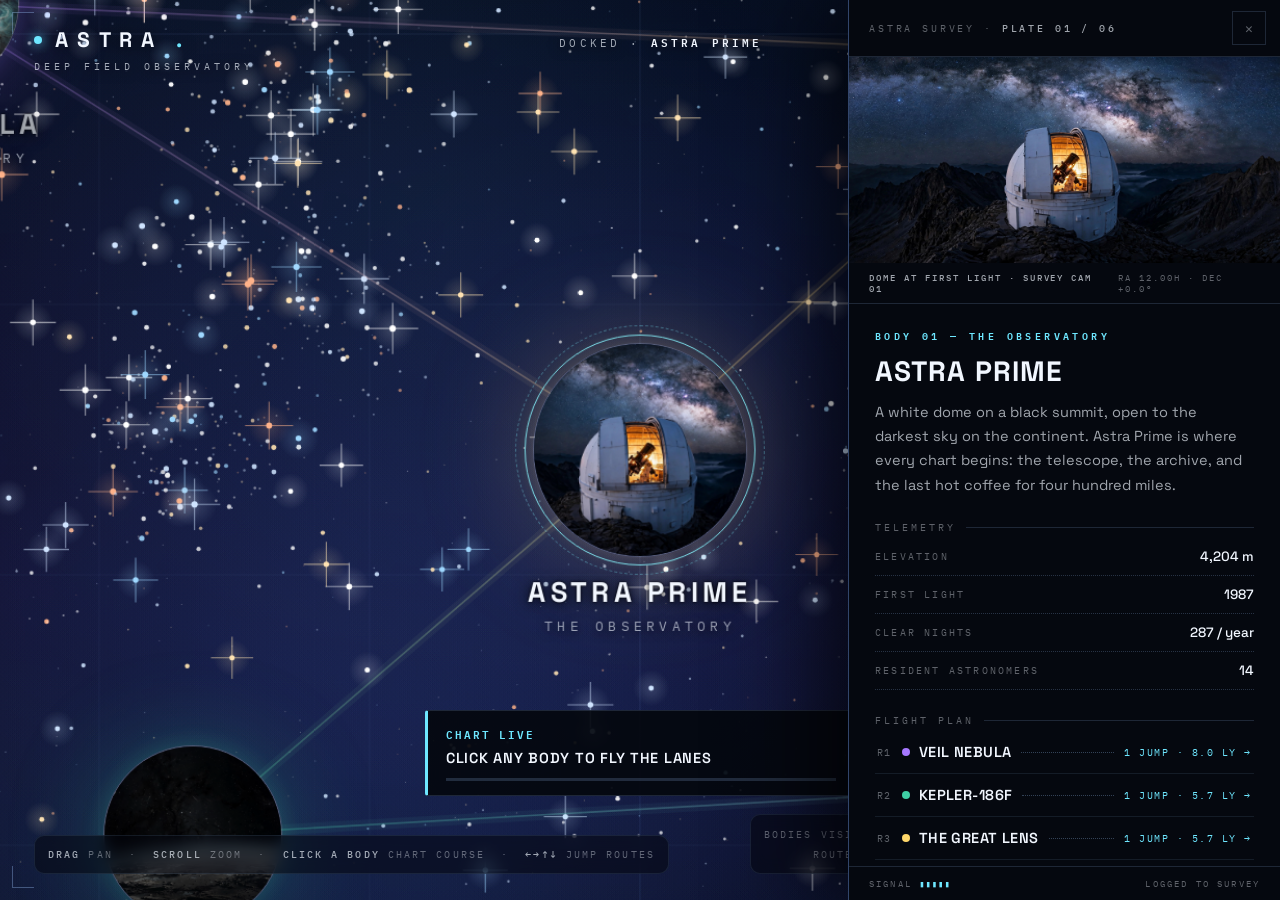
==== commit f8aa144e: "ASTRA v4 procedural survey field, no photo galaxy" ====
--- a/astra/index.html
+++ b/astra/index.html
@@ -29,8 +29,8 @@
 :focus-visible{outline:2px solid var(--accent);outline-offset:3px}
 
 /* ---------- far space (screen-fixed parallax) ---------- */
-.deepbg{position:fixed;inset:-12%;z-index:0;pointer-events:none;opacity:.42;
-  background:url("assets/nebula.jpg") center/cover;filter:blur(34px) saturate(1.15) brightness(.5);
+.deepbg{position:fixed;inset:-12%;z-index:0;pointer-events:none;opacity:.9;
+  background:radial-gradient(120% 100% at 50% 40%,#0a1230 0%,#04060f 62%);
   will-change:transform}
 .stars-a,.stars-b{position:fixed;inset:-60%;z-index:1;pointer-events:none;will-change:background-position}
 .stars-a{background-image:
@@ -51,8 +51,8 @@
 .viewport{position:fixed;inset:0;z-index:2;overflow:hidden;cursor:grab;touch-action:none}
 .viewport.dragging{cursor:grabbing}
 .world{position:absolute;left:0;top:0;width:5200px;height:3400px;transform-origin:0 0;will-change:transform}
-.galaxyField{position:absolute;left:1300px;top:850px;width:2600px;height:1700px;object-fit:cover;
-  filter:brightness(.97) saturate(1.06)}
+#fieldLayer{position:absolute;inset:0}
+#fieldLayer canvas{position:absolute;display:block}
 .veil{position:absolute;inset:0;background:
   radial-gradient(120% 90% at 50% 50%,transparent 58%,rgba(2,4,10,.42) 100%);
   box-shadow:inset 0 0 340px rgba(2,4,10,.55)}
@@ -261,7 +261,7 @@
 
 <div class="viewport" id="viewport" role="application" aria-label="Star chart of the Astra observatory region. Drag to pan, scroll to zoom, select a body to chart a course to it.">
   <div class="world" id="world">
-    <img class="galaxyField" src="assets/galaxy-f.jpg" alt="" draggable="false">
+    <div id="fieldLayer"></div>
     <div class="veil"></div>
     <svg class="chart" viewBox="0 0 5200 3400">
       <defs id="defsRoot"></defs>
@@ -389,15 +389,102 @@
   edgeLayer.appendChild(g);
   laneEls[a+"|"+b] = g; laneEls[b+"|"+a] = g;
 });
-let seed = 11; const rnd = () => (seed = (seed * 16807) % 2147483647) / 2147483647;
-for (let i = 0; i < 380; i++){
-  decoLayer.appendChild(el("circle", { cx:(rnd()*WORLD_W).toFixed(0), cy:(rnd()*WORLD_H).toFixed(0),
-    r:(0.7 + rnd()*1.7).toFixed(1), "class":"deco-star", opacity:(0.2 + rnd()*0.65).toFixed(2) }));
-}
-for (let i = 0; i < 18; i++){
-  const x = (rnd()*(WORLD_W-100) + 50).toFixed(0), y = (rnd()*(WORLD_H-100) + 50).toFixed(0), s = 7 + rnd()*8;
-  decoLayer.appendChild(el("path", { d:`M ${x} ${+y - s} L ${x} ${+y + s} M ${+x - s} ${y} L ${+x + s} ${y}`,
-    stroke:"rgba(225,242,255,.5)", "stroke-width":1.3, fill:"none" }));
+/* ============ procedural survey field (drawn in code, no photo) ============ */
+function mulberry32(a){ return function(){ a |= 0; a = a + 0x6D2B79F5 | 0; let t = Math.imul(a ^ a >>> 15, 1 | a); t = t + Math.imul(t ^ t >>> 7, 61 | t) ^ t; return ((t ^ t >>> 14) >>> 0) / 4294967296; }; }
+const frand = mulberry32(20261012);
+const CX = WORLD_W / 2, CY = WORLD_H / 2;
+const falloff = (x, y) => {
+  const r = Math.hypot((x - CX) / 2050, (y - CY) / 1340);
+  const t = Math.min(1, Math.max(0, (r - 0.62) / 0.42));
+  return 1 - 0.86 * (t * t * (3 - 2 * t));
+};
+const STAR_COLS = ["#ffffff","#ffffff","#ffffff","#cfe4ff","#cfe4ff","#ffe3b3","#ffb38a","#9fd8ff"];
+const starList = [];
+function pushStar(x, y, boost){
+  const m = Math.pow(frand(), 2.6);
+  starList.push({ x, y, r: 0.55 + m * 2.3 + (boost || 0), m,
+    c: STAR_COLS[Math.floor(frand() * STAR_COLS.length)],
+    a: Math.min(1, (0.3 + m * 0.85) * falloff(x, y)) });
+}
+for (let i = 0; i < 24000 && starList.length < 5600; i++){
+  const x = frand() * WORLD_W, y = frand() * WORLD_H;
+  if (frand() < falloff(x, y)) pushStar(x, y, 0);
+}
+const clusters = [];
+for (let i = 0; i < 8; i++){
+  const a = frand() * Math.PI * 2, rr = Math.sqrt(frand()) * 0.55;
+  clusters.push({ x: CX + Math.cos(a) * rr * 1800, y: CY + Math.sin(a) * rr * 1150, s: 46 + frand() * 95 });
+}
+clusters.forEach(cl => {
+  const n = 130 + Math.floor(frand() * 150);
+  for (let i = 0; i < n; i++){
+    const gx = (frand() + frand() + frand() - 1.5) / 1.5, gy = (frand() + frand() + frand() - 1.5) / 1.5;
+    pushStar(cl.x + gx * cl.s * 2.1, cl.y + gy * cl.s * 2.1, 0.35);
+  }
+});
+const washes = [];
+for (let i = 0; i < 15; i++){
+  const a = frand() * Math.PI * 2, rr = Math.sqrt(frand()) * 0.72;
+  washes.push({ x: CX + Math.cos(a) * rr * 1900, y: CY + Math.sin(a) * rr * 1250,
+    r: 320 + frand() * 620,
+    c: ["45,180,200","122,84,224","40,84,200","64,200,178"][Math.floor(frand() * 4)],
+    a: 0.045 + frand() * 0.05 });
+}
+{
+  const fl = document.getElementById("fieldLayer");
+  const TW = 2600, TH = 1700;
+  for (let ty = 0; ty < 2; ty++) for (let tx = 0; tx < 2; tx++){
+    const cv = document.createElement("canvas");
+    cv.width = TW; cv.height = TH;
+    cv.style.left = (tx * TW) + "px"; cv.style.top = (ty * TH) + "px";
+    cv.style.width = TW + "px"; cv.style.height = TH + "px";
+    const ctx = cv.getContext("2d");
+    ctx.translate(-tx * TW, -ty * TH);
+    /* graticule */
+    ctx.lineWidth = 1;
+    for (let gx = 0; gx <= WORLD_W; gx += 260){
+      ctx.strokeStyle = gx % 1300 === 0 ? "rgba(150,190,255,.085)" : "rgba(150,190,255,.042)";
+      ctx.beginPath(); ctx.moveTo(gx, 0); ctx.lineTo(gx, WORLD_H); ctx.stroke();
+    }
+    for (let gy = 0; gy <= WORLD_H; gy += 260){
+      ctx.strokeStyle = gy % 1300 === 0 ? "rgba(150,190,255,.085)" : "rgba(150,190,255,.042)";
+      ctx.beginPath(); ctx.moveTo(0, gy); ctx.lineTo(WORLD_W, gy); ctx.stroke();
+    }
+    /* nebula washes */
+    ctx.globalCompositeOperation = "lighter";
+    washes.forEach(w => {
+      const g = ctx.createRadialGradient(w.x, w.y, 0, w.x, w.y, w.r);
+      g.addColorStop(0, `rgba(${w.c},${w.a})`);
+      g.addColorStop(1, `rgba(${w.c},0)`);
+      ctx.fillStyle = g;
+      ctx.fillRect(w.x - w.r, w.y - w.r, w.r * 2, w.r * 2);
+    });
+    ctx.globalCompositeOperation = "source-over";
+    /* stars */
+    starList.forEach(s => {
+      if (s.x < tx * TW - 30 || s.x > (tx + 1) * TW + 30 || s.y < ty * TH - 30 || s.y > (ty + 1) * TH + 30) return;
+      if (s.m > 0.8){
+        const gr = ctx.createRadialGradient(s.x, s.y, 0, s.x, s.y, s.r * 7);
+        gr.addColorStop(0, s.c + "2e"); gr.addColorStop(1, s.c + "00");
+        ctx.fillStyle = gr;
+        ctx.fillRect(s.x - s.r * 7, s.y - s.r * 7, s.r * 14, s.r * 14);
+      }
+      ctx.globalAlpha = s.a;
+      ctx.fillStyle = s.c;
+      ctx.beginPath(); ctx.arc(s.x, s.y, s.r, 0, 6.2832); ctx.fill();
+      if (s.m > 0.86){
+        ctx.globalAlpha = s.a * 0.55;
+        ctx.strokeStyle = s.c; ctx.lineWidth = 1.1;
+        const L = s.r * 8;
+        ctx.beginPath();
+        ctx.moveTo(s.x - L, s.y); ctx.lineTo(s.x + L, s.y);
+        ctx.moveTo(s.x, s.y - L); ctx.lineTo(s.x, s.y + L);
+        ctx.stroke();
+      }
+      ctx.globalAlpha = 1;
+    });
+    fl.appendChild(cv);
+  }
 }
 const cg = el("radialGradient", { id:"cometGlow" });
 cg.innerHTML = `<stop offset="0%" stop-color="#ffffff" stop-opacity=".95"/><stop offset="35%" stop-color="#6ee7ff" stop-opacity=".55"/>` +
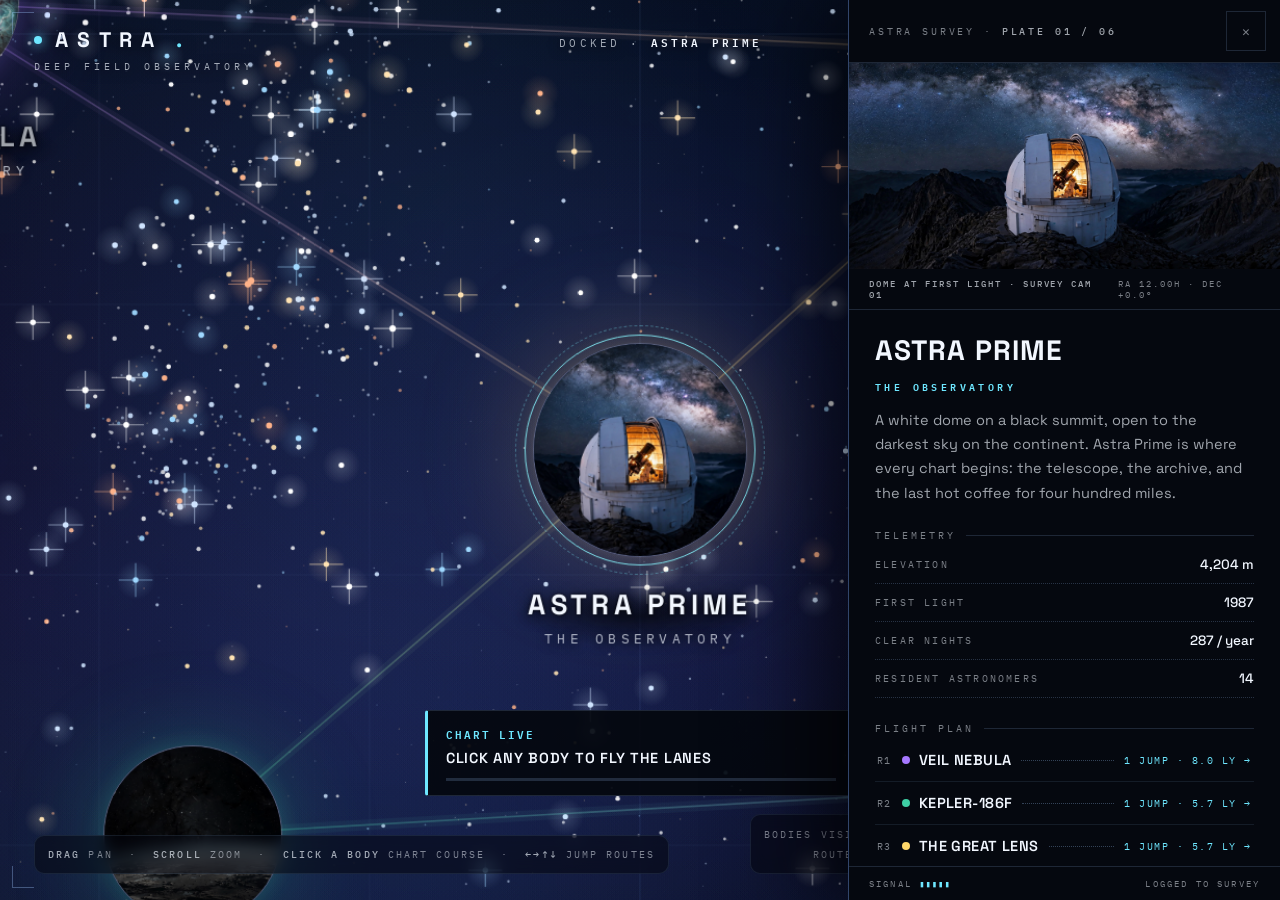
==== commit 593c47d3: "ASTRA polish pass, skill audits applied" ====
--- a/astra/index.html
+++ b/astra/index.html
@@ -15,7 +15,7 @@
   --accent-dim:rgba(110,231,255,.55);
   --ink:#f2f7ff;
   --ink-dim:rgba(242,247,255,.66);
-  --ink-faint:rgba(242,247,255,.38);
+  --ink-faint:rgba(242,247,255,.5);
   --glass:rgba(6,11,24,.74);
   --line:rgba(160,200,255,.16);
   --ease:cubic-bezier(.22,1,.36,1);
@@ -82,13 +82,16 @@
   border:1px solid rgba(255,255,255,.3);
   transition:transform .45s var(--ease)}
 .bnode .orb img{width:100%;height:100%;object-fit:cover;display:block;
+  filter:brightness(var(--bf,1));
   transition:filter .5s,transform .6s var(--ease)}
 .bnode .orb::after{content:"";position:absolute;inset:0;border-radius:50%;
   background:radial-gradient(88% 88% at 50% 46%,transparent 68%,rgba(1,3,9,.42) 100%);
   box-shadow:inset 0 0 34px rgba(1,3,9,.5)}
-.bnode:hover .orb{transform:scale(1.045)}
-.bnode:hover .orb img{transform:scale(1.06)}
-.bnode.dim .orb img{filter:saturate(.6) brightness(.88)}
+@media (hover:hover) and (pointer:fine){
+  .bnode:hover .orb{transform:scale(1.045)}
+  .bnode:hover .orb img{transform:scale(1.06)}
+}
+.bnode.dim .orb img{filter:saturate(.6) brightness(calc(.88 * var(--bf,1)))}
 .bnode .selring,.bnode .selring2,.bnode .ping{position:absolute;border-radius:50%;pointer-events:none;
   left:50%;top:0;transform:translateX(-50%)}
 .bnode .selring{border:1px solid var(--accent);opacity:0}
@@ -99,12 +102,17 @@
 .bnode .ping{border:2px solid var(--accent);opacity:0}
 .bnode.arrive .ping{animation:pingA .95s var(--ease)}
 @keyframes pingA{0%{transform:translateX(-50%) scale(.55);opacity:1}100%{transform:translateX(-50%) scale(1.9);opacity:0}}
-.bnode .blabel{position:absolute;left:50%;transform:translateX(-50%);width:340px;pointer-events:none}
+.bnode .blabel{position:absolute;left:50%;transform:translateX(-50%);width:340px;pointer-events:none;
+  top:calc(var(--d) + 16px);padding:12px 20px;
+  background:radial-gradient(50% 50% at 50% 50%,rgba(3,5,11,.68),rgba(3,5,11,0) 72%)}
 .bnode .blabel .nm{display:block;font-weight:700;font-size:27px;letter-spacing:.16em;color:var(--ink);
   text-shadow:0 2px 14px rgba(0,0,0,.92),0 0 3px rgba(0,0,0,.9)}
 .bnode .blabel .cl{display:block;font-family:"IBM Plex Mono",monospace;font-size:12.5px;
-  letter-spacing:.34em;color:rgba(242,247,255,.62);text-transform:uppercase;margin-top:7px;
+  letter-spacing:.34em;color:rgba(242,247,255,.74);text-transform:uppercase;margin-top:7px;
   text-shadow:0 2px 10px rgba(0,0,0,.92)}
+@media (max-width:820px){
+  .bnode .blabel{top:auto;bottom:calc(var(--d) + 12px)}
+}
 .bnode.dim .blabel .nm{color:rgba(242,247,255,.66)}
 
 /* warp streaks */
@@ -144,7 +152,7 @@
 .coords b{color:var(--ink);font-weight:600}
 .coords .lab{color:var(--ink-faint);font-size:9.5px;letter-spacing:.28em}
 
-.deck{position:fixed;left:34px;right:34px;bottom:26px;z-index:40;display:flex;
+.deck{position:fixed;left:34px;right:34px;bottom:calc(26px + env(safe-area-inset-bottom));z-index:40;display:flex;
   justify-content:space-between;align-items:flex-end;gap:14px;pointer-events:none}
 .chip{background:rgba(4,7,16,.55);backdrop-filter:blur(8px);border:1px solid rgba(160,200,255,.1);
   border-radius:10px;padding:9px 13px}
@@ -158,7 +166,10 @@
 .zoomctl button{width:44px;height:44px;border-radius:10px;border:1px solid var(--line);
   background:var(--glass);backdrop-filter:blur(10px);font-size:17px;display:grid;place-items:center;
   transition:border-color .3s,transform .3s var(--ease)}
-.zoomctl button:hover{border-color:var(--accent);transform:translateY(-2px)}
+@media (hover:hover) and (pointer:fine){
+  .zoomctl button:hover{border-color:var(--accent);transform:translateY(-2px)}
+}
+.zoomctl button:active{transform:scale(.96)}
 .zoomctl button.wide{width:auto;padding:0 15px;font-family:"IBM Plex Mono",monospace;
   font-size:9.5px;letter-spacing:.22em}
 
@@ -181,7 +192,7 @@
 /* ---------- survey plate panel ---------- */
 .panel{position:fixed;top:0;right:0;bottom:0;z-index:60;width:min(432px,94vw);
   background:#05080f;border-left:1px solid #31456b;
-  transform:translateX(104%);transition:transform .65s var(--ease);display:flex;flex-direction:column;
+  transform:translateX(104%);transition:transform .48s var(--ease);display:flex;flex-direction:column;
   box-shadow:-30px 0 80px rgba(0,0,0,.6)}
 body.docked .panel{transform:none}
 .pstrip{display:flex;justify-content:space-between;align-items:center;flex:none;
@@ -189,19 +200,26 @@
   font-family:"IBM Plex Mono",monospace;font-size:9.5px;letter-spacing:.3em;color:var(--ink-faint);
   text-transform:uppercase}
 .pstrip b{color:var(--ink-dim);font-weight:500}
-.closebtn{width:34px;height:34px;border:1px solid var(--line);font-size:13px;display:grid;place-items:center;
-  transition:border-color .3s,background .3s}
-.closebtn:hover{border-color:var(--accent);background:rgba(110,231,255,.08)}
+.closebtn{width:40px;height:40px;border:1px solid var(--line);font-size:13px;display:grid;place-items:center;
+  transition:border-color .3s,background .3s,transform .15s var(--ease)}
+.closebtn:active{transform:scale(.96)}
+@media (hover:hover) and (pointer:fine){
+  .closebtn:hover{border-color:var(--accent);background:rgba(110,231,255,.08)}
+}
 .panel .ph{flex:none;position:relative}
 .panel .ph img{width:100%;height:206px;object-fit:cover;display:block}
 .pcap{display:flex;justify-content:space-between;gap:12px;padding:9px 20px;
   border-bottom:1px solid var(--line);font-family:"IBM Plex Mono",monospace;font-size:9px;
   letter-spacing:.22em;color:var(--ink-faint);text-transform:uppercase}
 .pcap b{color:var(--ink-dim);font-weight:500}
-.panel .pbody{padding:22px 26px 8px;overflow-y:auto;overscroll-behavior:contain}
-.panel .kick{font-family:"IBM Plex Mono",monospace;font-size:10px;font-weight:600;letter-spacing:.34em;
-  color:var(--accent);text-transform:uppercase}
-.panel h2{font-weight:700;font-size:28px;letter-spacing:.04em;line-height:1.2;margin:11px 0 11px}
+.panel .pbody{padding:22px 26px 8px;overflow-y:auto;overscroll-behavior:contain;
+  scrollbar-width:thin;scrollbar-color:rgba(110,231,255,.35) transparent}
+.panel .pbody::-webkit-scrollbar{width:5px}
+.panel .pbody::-webkit-scrollbar-thumb{background:rgba(110,231,255,.3)}
+.panel .pbody::-webkit-scrollbar-track{background:transparent}
+.panel h2{font-weight:700;font-size:28px;letter-spacing:.04em;line-height:1.2;margin:2px 0 0;text-wrap:balance}
+.panel .psub{font-family:"IBM Plex Mono",monospace;font-size:10px;font-weight:600;letter-spacing:.34em;
+  color:var(--accent);text-transform:uppercase;margin:9px 0 13px}
 .panel p{font-size:14.5px;line-height:1.68;color:var(--ink-dim);text-wrap:pretty}
 .psec{font-family:"IBM Plex Mono",monospace;font-size:9.5px;letter-spacing:.32em;
   color:var(--ink-faint);text-transform:uppercase;margin:24px 0 4px;display:flex;align-items:center;gap:10px}
@@ -215,13 +233,15 @@
   color:var(--accent);margin-left:9px;font-weight:600}
 .fp-row{display:flex;align-items:baseline;gap:10px;width:100%;text-align:left;padding:12px 2px;
   border-bottom:1px solid rgba(160,200,255,.1);transition:background .25s,padding-left .25s var(--ease)}
-.fp-row:hover{background:rgba(110,231,255,.06);padding-left:8px}
+@media (hover:hover) and (pointer:fine){
+  .fp-row:hover{background:rgba(110,231,255,.06);padding-left:8px}
+}
 .fp-row .fi{font-family:"IBM Plex Mono",monospace;font-size:9.5px;color:var(--ink-faint);letter-spacing:.14em}
 .fp-row .rn{font-weight:600;font-size:14.5px;letter-spacing:.03em;display:flex;align-items:center;gap:9px;white-space:nowrap}
 .fp-row .rn .cdot{width:8px;height:8px;border-radius:99px;flex:none}
 .fp-row .lead{flex:1;border-bottom:1px dotted rgba(160,200,255,.3);transform:translateY(-3px);min-width:14px}
 .fp-row .rj{font-family:"IBM Plex Mono",monospace;font-size:9.5px;letter-spacing:.16em;color:var(--accent);white-space:nowrap}
-.pfoot{flex:none;border-top:1px solid var(--line);padding:11px 20px;display:flex;justify-content:space-between;
+.pfoot{flex:none;border-top:1px solid var(--line);padding:11px 20px calc(11px + env(safe-area-inset-bottom));display:flex;justify-content:space-between;
   font-family:"IBM Plex Mono",monospace;font-size:9px;letter-spacing:.24em;color:var(--ink-faint);text-transform:uppercase}
 .pfoot .sig{color:var(--accent);letter-spacing:.1em}
 .panel.swap-in .pbody>*{animation:rise .55s var(--ease) both}
@@ -241,7 +261,7 @@
   .status{display:none}
   .coords{display:none}
   .frame{inset:8px}
-  .deck{left:20px;right:20px;bottom:16px}
+  .deck{left:20px;right:20px;bottom:calc(16px + env(safe-area-inset-bottom))}
   .hint{display:none}
   .log{display:none}
   .flightlog{bottom:auto;top:70px}
@@ -315,8 +335,8 @@
     <div class="pcap"><b id="pCap"></b><span id="pCoords"></span></div>
   </div>
   <div class="pbody">
-    <div class="kick" id="pKick"></div>
     <h2 id="pTitle"></h2>
+    <div class="psub" id="pSub"></div>
     <p id="pBody"></p>
     <div class="psec">Telemetry</div>
     <div class="stats" id="pStats"></div>
@@ -335,11 +355,11 @@
     body:"A white dome on a black summit, open to the darkest sky on the continent. Astra Prime is where every chart begins: the telescope, the archive, and the last hot coffee for four hundred miles.",
     stats:[["Elevation","4,204 m"],["First light","1987"],["Clear nights","287 / year"],["Resident astronomers","14"]] },
   nebula:  { x:1920, y:1270, d:166, name:"VEIL NEBULA",   cls:"Stellar Nursery", plate:"02", sig:4,
-    col:"#a678ff", orb:"assets/nebula.jpg", opos:"46% 46%", cap:"False-color composite · NGC 6960",
+    col:"#a678ff", orb:"assets/nebula.jpg", opos:"44% 40%", bf:1.22, cap:"False-color composite · NGC 6960",
     body:"The expanding shell of a star that tore itself apart eight thousand years ago. Gas moving at 1.5 million kilometres an hour, lit from inside by the newborn cluster it left behind.",
     stats:[["Distance","1,470 light-years"],["Expansion","1.5M km / hour"],["Catalog","NGC 6960"],["Best viewing","June to September"]] },
   exo:     { x:2170, y:2070, d:172, name:"KEPLER-186F",   cls:"Exoplanet Index", plate:"03", sig:3,
-    col:"#3ecfa4", orb:"assets/exoplanet.jpg", opos:"50% 84%", cap:"Planet limb at terminator · Transit survey",
+    col:"#3ecfa4", orb:"assets/exoplanet.jpg", opos:"50% 84%", bf:1.08, cap:"Planet limb at terminator · Transit survey",
     body:"The first Earth-sized world found inside another star's habitable zone. Its sun is a red dwarf, its noon is a permanent amber dusk, and its seas, if they exist, have never seen a night sky like ours.",
     stats:[["Distance","582 light-years"],["Orbital period","130 days"],["Radius","1.17 × Earth"],["Status","Habitable zone"]] },
   lens:    { x:3020, y:1320, d:162, name:"THE GREAT LENS", cls:"The Telescope", plate:"04", sig:5,
@@ -472,10 +492,10 @@
       ctx.globalAlpha = s.a;
       ctx.fillStyle = s.c;
       ctx.beginPath(); ctx.arc(s.x, s.y, s.r, 0, 6.2832); ctx.fill();
-      if (s.m > 0.86){
-        ctx.globalAlpha = s.a * 0.55;
+      if (s.m > 0.9){
+        ctx.globalAlpha = s.a * 0.5;
         ctx.strokeStyle = s.c; ctx.lineWidth = 1.1;
-        const L = s.r * 8;
+        const L = s.r * 6;
         ctx.beginPath();
         ctx.moveTo(s.x - L, s.y); ctx.lineTo(s.x + L, s.y);
         ctx.moveTo(s.x, s.y - L); ctx.lineTo(s.x, s.y + L);
@@ -504,6 +524,8 @@
   const b = document.createElement("button");
   b.className = "bnode dim"; b.dataset.id = id;
   b.style.left = n.x + "px"; b.style.top = n.y + "px";
+  b.style.setProperty("--d", n.d + "px");
+  if (n.bf) b.style.setProperty("--bf", n.bf);
   b.setAttribute("aria-label", n.name + ", " + n.cls + ". Activate to chart a course.");
   b.innerHTML =
     `<span class="ping" style="width:${n.d + 30}px;height:${n.d + 30}px;top:-15px"></span>` +
@@ -511,7 +533,7 @@
     `<span class="selring2" style="width:${n.d + 34}px;height:${n.d + 34}px;top:-17px"></span>` +
     `<span class="orb" style="width:${n.d}px;height:${n.d}px;display:block;box-shadow:0 0 ${Math.round(n.d * .55)}px ${n.col}44, 0 0 22px ${n.col}30">` +
       `<img src="${n.orb}" alt="" draggable="false" style="object-position:${n.opos}"></span>` +
-    `<span class="blabel" style="top:${n.d + 16}px"><span class="nm">${n.name}</span><span class="cl">${n.cls}</span></span>`;
+    `<span class="blabel"><span class="nm">${n.name}</span><span class="cl">${n.cls}</span></span>`;
   nodeLayer.appendChild(b);
   nodeEls[id] = b;
 });
@@ -560,7 +582,8 @@
 /* ================= warp streaks ================= */
 const warpC = document.getElementById("warp"), wctx = warpC.getContext("2d");
 const reduced = matchMedia("(prefers-reduced-motion: reduce)").matches;
-let warpLevel = 0, warpTarget = 0, wStars = [];
+let warpLevel = 0, warpTarget = 0, wStars = [], warpRunning = false;
+function kickWarp(){ if (!reduced && !warpRunning){ warpRunning = true; requestAnimationFrame(warpLoop); } }
 function sizeWarp(){
   const dpr = Math.min(devicePixelRatio || 1, 1.5);
   warpC.width = vw * dpr; warpC.height = vh * dpr;
@@ -568,9 +591,9 @@
   wStars = Array.from({ length: 140 }, () => ({ a: Math.random() * Math.PI * 2, d: Math.random() * 0.5 + 0.04, s: 0.6 + Math.random() * 0.9 }));
 }
 function warpLoop(){
+  warpLevel += (warpTarget - warpLevel) * 0.06;
+  if (warpLevel < 0.02 && warpTarget === 0){ warpLevel = 0; warpC.style.opacity = 0; warpRunning = false; return; }
   requestAnimationFrame(warpLoop);
-  warpLevel += (warpTarget - warpLevel) * 0.06;
-  if (warpLevel < 0.02){ if (warpC.style.opacity !== "0") warpC.style.opacity = 0; return; }
   warpC.style.opacity = Math.min(1, warpLevel * 1.4);
   const cx = vw / 2, cy = vh / 2, maxR = Math.hypot(cx, cy);
   wctx.clearRect(0, 0, vw, vh);
@@ -588,7 +611,7 @@
     wctx.stroke();
   }
 }
-if (!reduced){ sizeWarp(); requestAnimationFrame(warpLoop); }
+if (!reduced){ sizeWarp(); }
 
 /* ================= navigation ================= */
 function bfs(from, to){
@@ -643,6 +666,7 @@
   traveling = true; refreshStates();
   closePanel();
   warpTarget = reduced ? 0 : 1;
+  kickWarp();
   showFlight("IN TRANSIT", `${NODES[path[0]].name} ▸ ${NODES[target].name}`, 0, legs.length, 0);
   const runLeg = i => {
     if (i >= legs.length){
@@ -675,11 +699,11 @@
   document.getElementById("pImg").src = n.orb;
   document.getElementById("pCap").textContent = n.cap;
   document.getElementById("pCoords").textContent = `RA ${raOf(n.x)} · DEC ${decOf(n.y)}`;
-  document.getElementById("pKick").textContent = `BODY ${n.plate} — ${n.cls}`;
+  document.getElementById("pSub").textContent = n.cls;
   document.getElementById("pTitle").textContent = n.name;
   document.getElementById("pBody").textContent = n.body;
   document.getElementById("pStats").innerHTML = n.stats.map(([k,v,tag]) =>
-    `<div class="row"><span class="k">${k}</span><span class="v">${v}${tag ? `<span class="tag">▪ ${tag}</span>` : ""}</span></div>`).join("");
+    `<div class="row"><span class="k">${k}</span><span class="v">${v}${tag ? `<span class="tag">· ${tag}</span>` : ""}</span></div>`).join("");
   document.getElementById("pRoutes").innerHTML = ADJ[id].map((nb, i) => {
     const m = NODES[nb];
     return `<button class="fp-row" data-go="${nb}"><span class="fi">R${i + 1}</span>` +
@@ -691,7 +715,7 @@
   document.body.classList.add("docked");
   panel.classList.remove("swap-in"); void panel.offsetWidth; panel.classList.add("swap-in");
   if (vw <= 820 && !traveling){
-    tweenCam({ x:n.x, y:n.y + (vh * 0.17) / cam.k, k:Math.max(cam.k, 0.9) }, 450);
+    tweenCam({ x:n.x, y:n.y + (vh * 0.22) / cam.k, k:Math.max(cam.k, 0.9) }, 450);
   }
 }
 function closePanel(){ document.body.classList.remove("docked"); }
@@ -770,11 +794,18 @@
 }, { passive:false });
 document.getElementById("zoomInBtn").addEventListener("click", () => tweenCam({ ...cam, k: clampK(cam.k * 1.35) }, 380));
 document.getElementById("zoomOutBtn").addEventListener("click", () => tweenCam({ ...cam, k: clampK(cam.k / 1.35) }, 380));
-document.getElementById("resetBtn").addEventListener("click", () => {
-  closePanel(); cancelFlight(); traveling = true;
-  tweenCam({ x:NODES.prime.x, y:NODES.prime.y, k:Math.max(0.55, kMin()) }, 900,
-    () => { traveling = false; current = "prime"; refreshStates(); });
-});
+function resetChart(animate){
+  closePanel(); cancelFlight();
+  if (animate){
+    traveling = true;
+    tweenCam({ x:NODES.prime.x, y:NODES.prime.y, k:Math.max(0.55, kMin()) }, 900,
+      () => { traveling = false; current = "prime"; refreshStates(); });
+  } else {
+    cam.x = NODES.prime.x; cam.y = NODES.prime.y; cam.k = Math.max(0.55, kMin());
+    current = "prime"; apply(); refreshStates();
+  }
+}
+document.getElementById("resetBtn").addEventListener("click", () => resetChart(true));
 IDS.forEach(id => {
   const g = nodeEls[id];
   g.addEventListener("click", () => {
@@ -799,9 +830,9 @@
     });
     if (best && bestScore > 0.25) flyTo(best);
   }
-  if (e.key === "+" || e.key === "=") tweenCam({ ...cam, k: clampK(cam.k * 1.3) }, 300);
-  if (e.key === "-") tweenCam({ ...cam, k: clampK(cam.k / 1.3) }, 300);
-  if (e.key === "0") document.getElementById("resetBtn").click();
+  if (e.key === "+" || e.key === "="){ cancelFlight(); cam.k = clampK(cam.k * 1.3); clampCam(); apply(); }
+  if (e.key === "-"){ cancelFlight(); cam.k = clampK(cam.k / 1.3); clampCam(); apply(); }
+  if (e.key === "0") resetChart(false);
 });
 addEventListener("resize", () => { vw = innerWidth; vh = innerHeight; sizeWarp(); clampCam(); apply(); });
 
